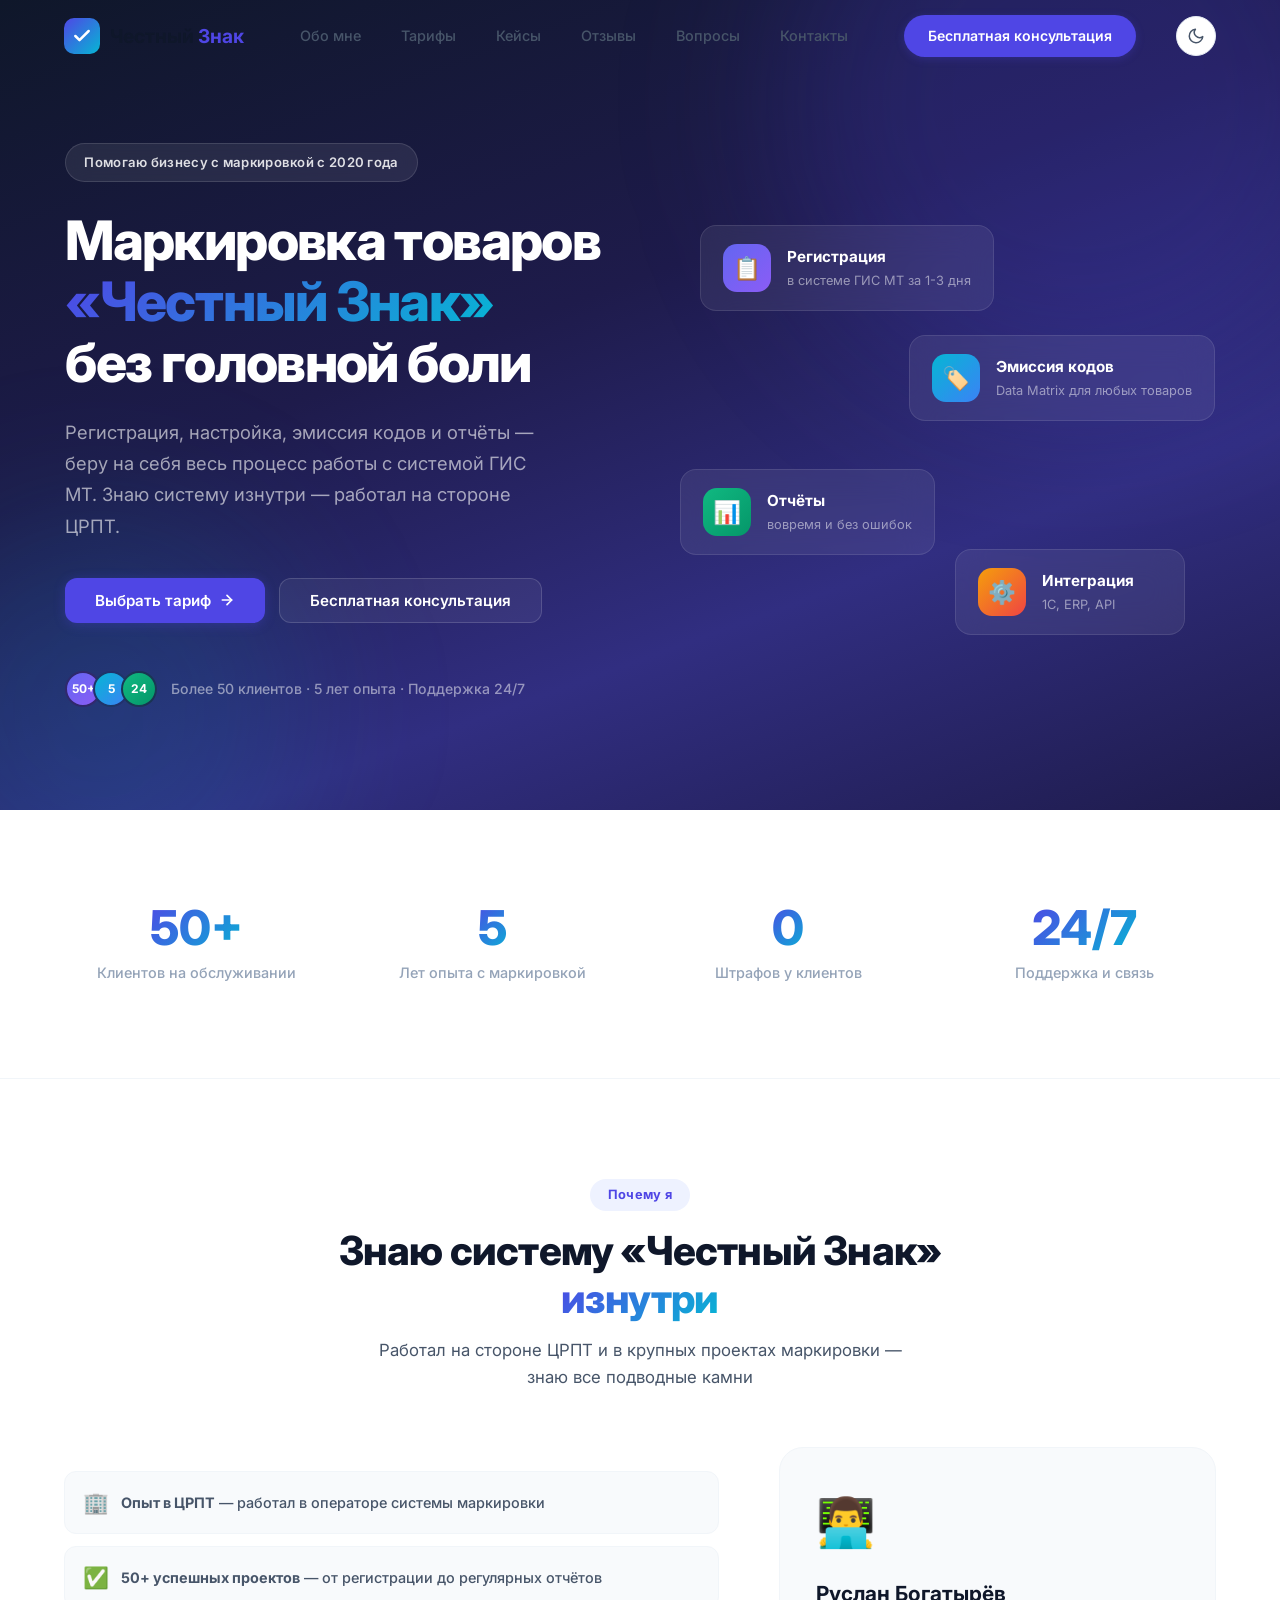
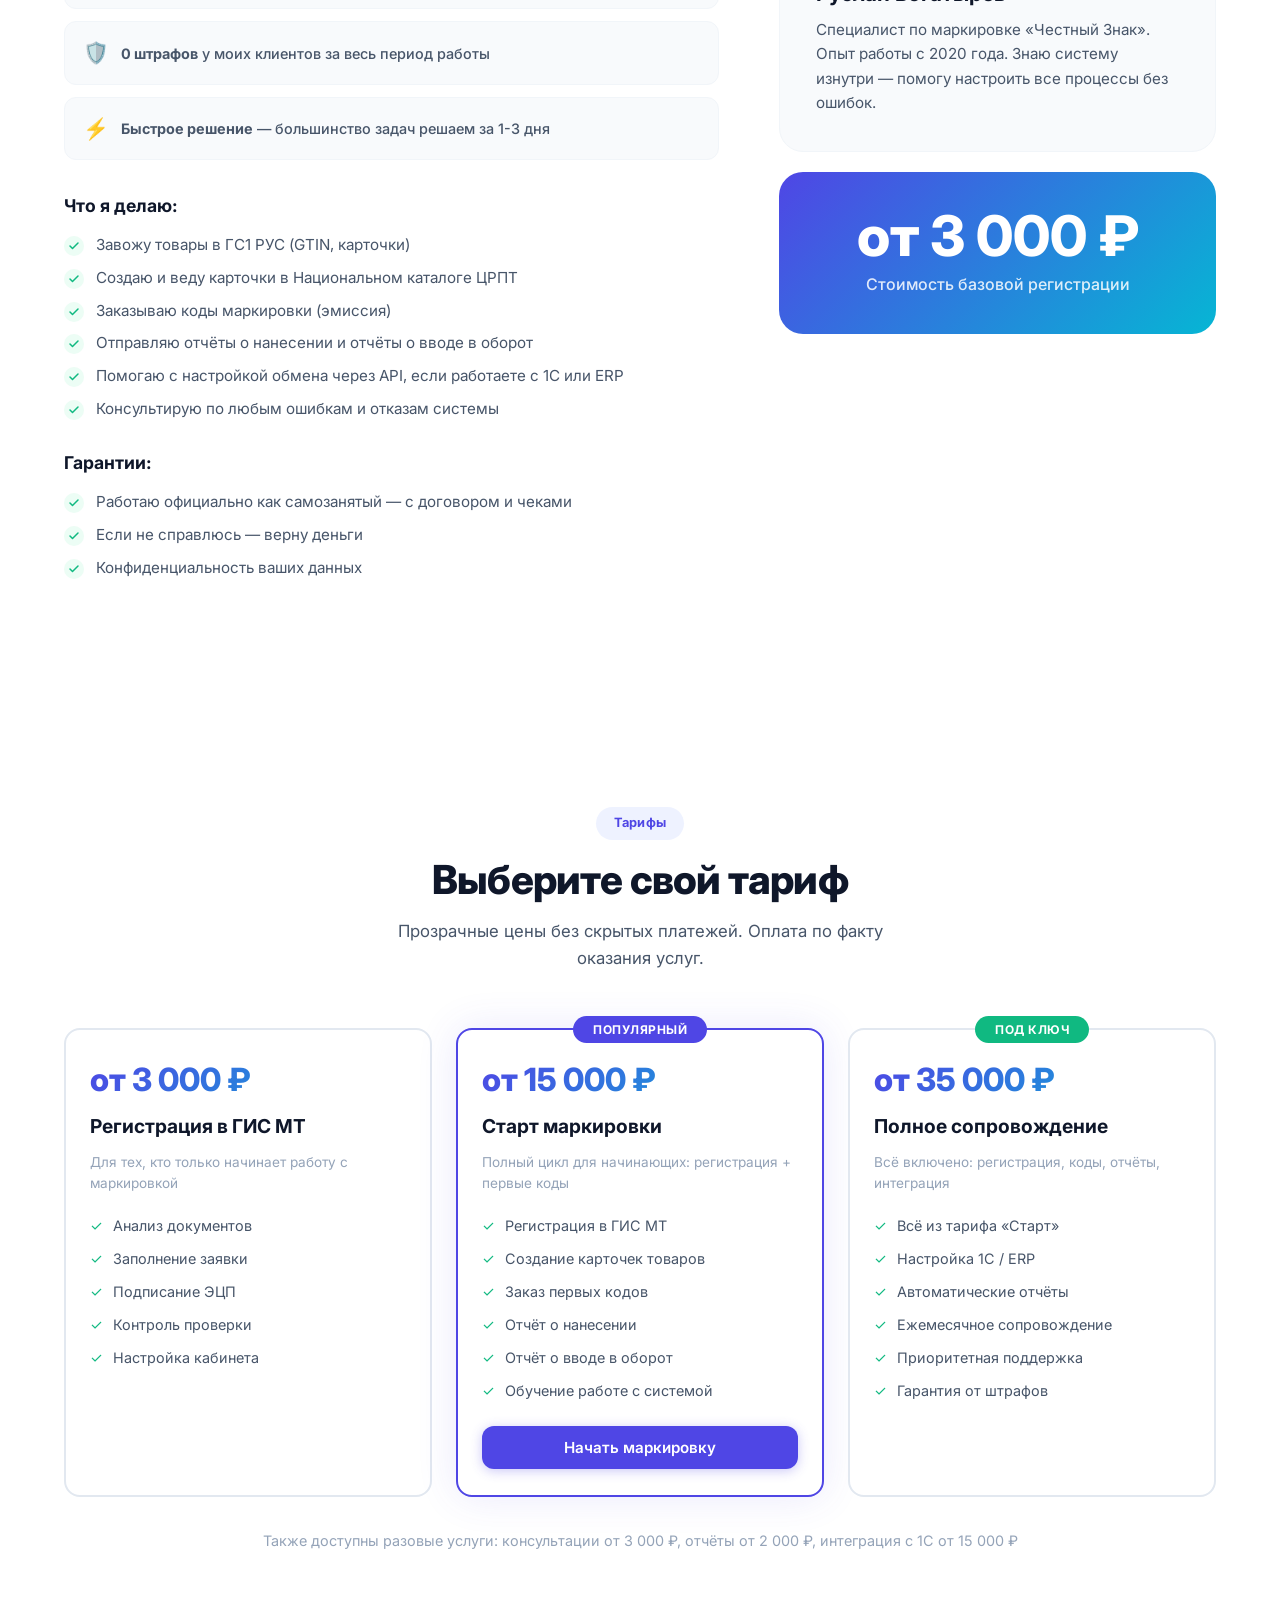
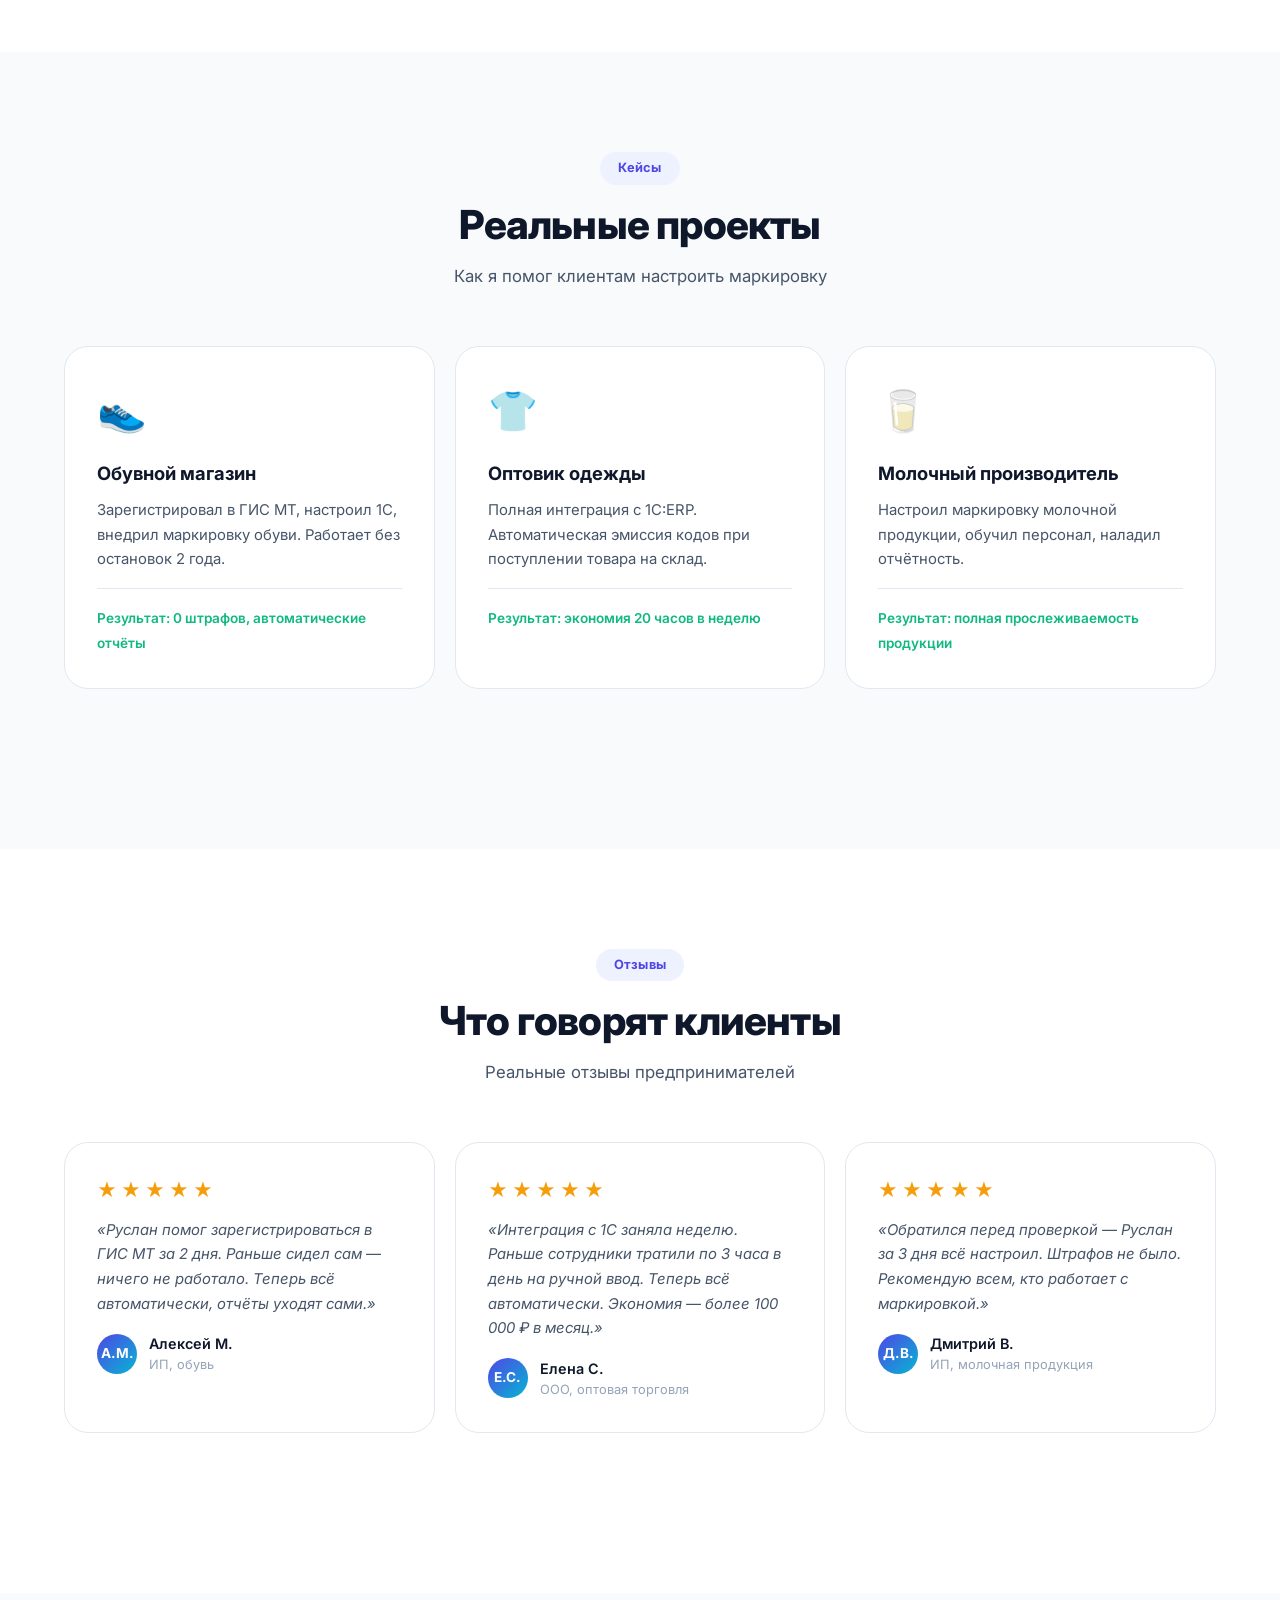
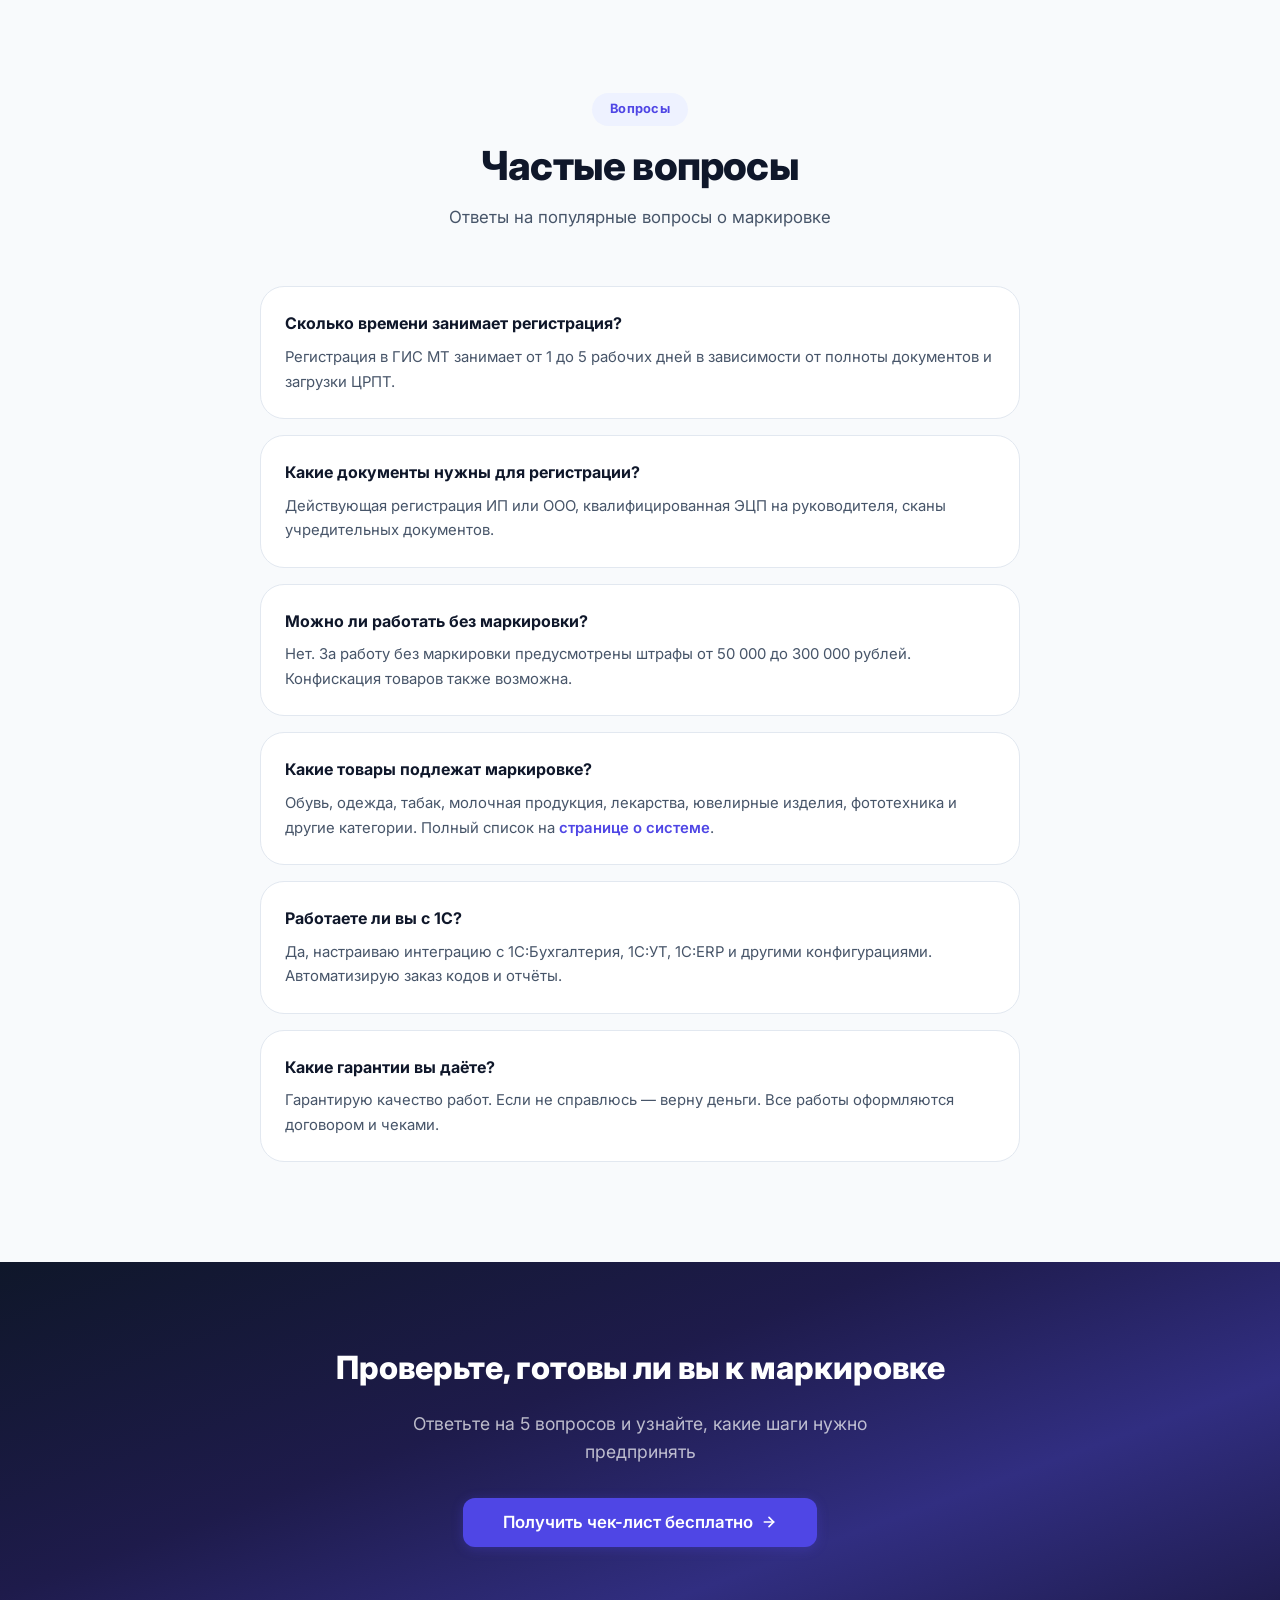
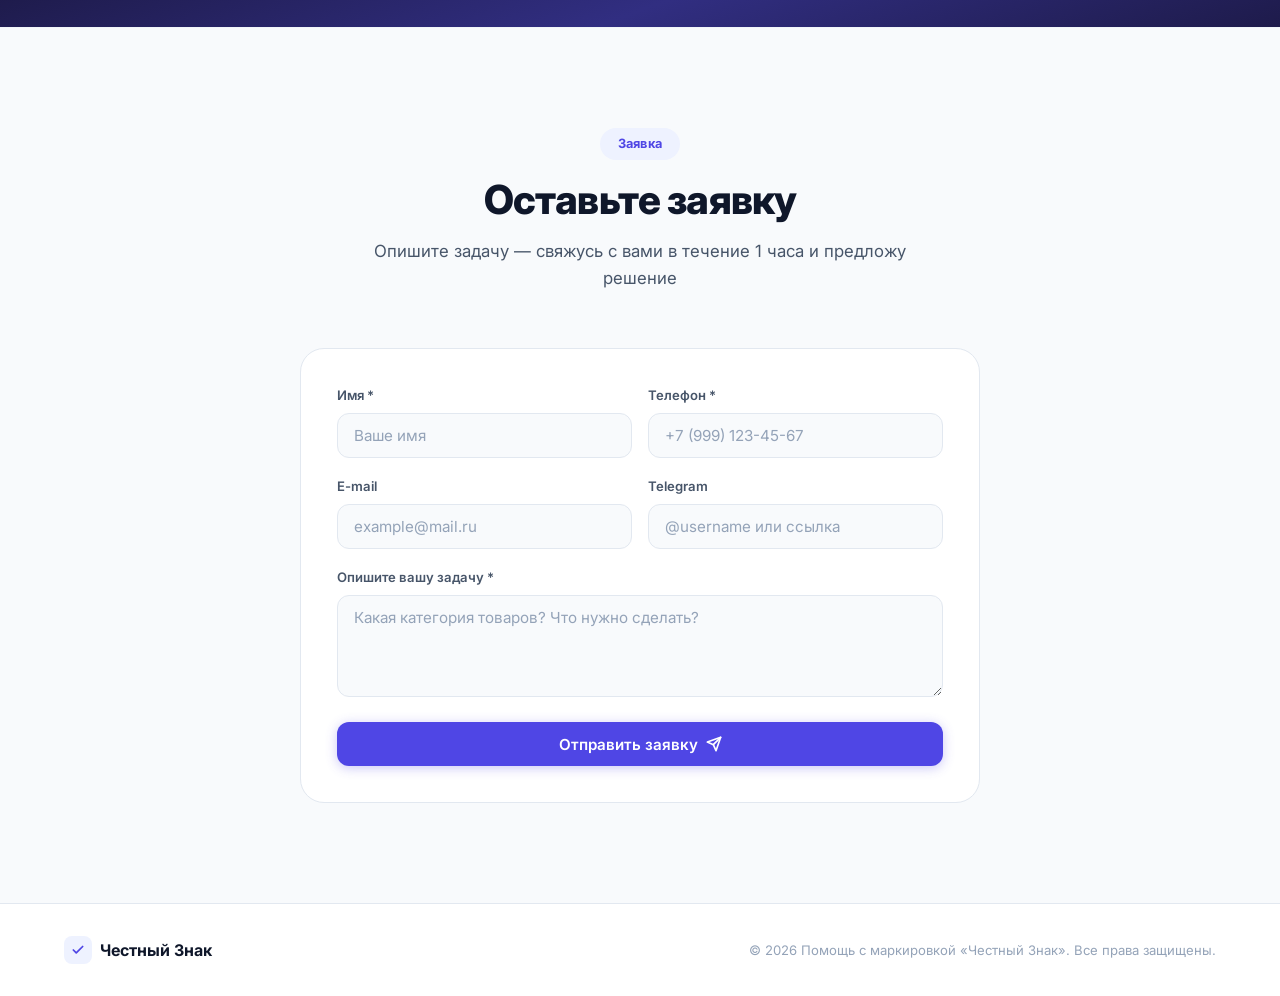
==== index.html @ 6161cd94 "Добавлены поля email и Telegram в форму заявки" ====
<!DOCTYPE html>
<html lang="ru">
<head>
    <meta charset="UTF-8">
    <meta name="viewport" content="width=device-width, initial-scale=1.0">
    <title>Помощь с маркировкой «Честный Знак» — регистрация ГИС МТ, эмиссия кодов, отчёты | chestniy-znak.online</title>
    <meta name="description" content="Профессиональная помощь с системой маркировки «Честный Знак». Регистрация в ГИС МТ, эмиссия кодов Data Matrix, отчёты о нанесении, интеграция с 1С. Самозанятый, работаю по договору.">
    <meta name="keywords" content="честный знак, маркировка товаров, ГИС МТ, регистрация, эмиссия кодов, data matrix, ЦРПТ, ГС1 РУС, 1С интеграция, маркировка обуви, маркировка одежды">
    <meta name="robots" content="index, follow">
    <link rel="canonical" href="https://chestniy-znak.online/">
    <meta property="og:type" content="website">
    <meta property="og:title" content="Помощь с маркировкой «Честный Знак» — регистрация, настройка, сопровождение">
    <meta property="og:description" content="Профессиональная помощь с системой маркировки «Честный Знак». Регистрация в ГИС МТ, эмиссия кодов, отчёты и интеграция с 1С.">
    <meta property="og:url" content="https://chestniy-znak.online/">
    <meta property="og:site_name" content="Честный Знак — помощь с маркировкой">
    <meta property="og:locale" content="ru_RU">
    <script type="application/ld+json">
    {
        "@context": "https://schema.org",
        "@type": "ProfessionalService",
        "name": "Помощь с маркировкой «Честный Знак»",
        "description": "Профессиональная помощь с системой маркировки «Честный Знак». Регистрация в ГИС МТ, эмиссия кодов Data Matrix, отчёты о нанесении, интеграция с 1С.",
        "url": "https://chestniy-znak.online/",
        "priceRange": "от 3000 руб.",
        "serviceType": ["Регистрация в ГИС МТ", "Эмиссия кодов маркировки", "Отчёты о нанесении", "Интеграция с 1С", "Консультации по маркировке"],
        "areaServed": { "@type": "Country", "name": "Россия" }
    }
    </script>
    <link rel="stylesheet" href="css/style.css">
    <link rel="preconnect" href="https://fonts.googleapis.com">
    <link rel="preconnect" href="https://fonts.gstatic.com" crossorigin>
    <link href="https://fonts.googleapis.com/css2?family=Inter:wght@300;400;500;600;700;800;900&display=swap" rel="stylesheet">
    <script type="text/javascript">
        (function(m,e,t,r,i,k,a){m[i]=m[i]||function(){(m[i].a=m[i].a||[]).push(arguments)};m[i].l=1*new Date();for(var j=0;j<document.scripts.length;j++){if(document.scripts[j].src===r){return;}}k=e.createElement(t),a=e.getElementsByTagName(t)[0],k.async=1,k.src=r,a.parentNode.insertBefore(k,a)})(window,document,'script','https://mc.yandex.ru/metrika/tag.js?id=111014342','ym');
        ym(111014342,'init',{ssr:true,webvisor:true,clickmap:true,ecommerce:"dataLayer",referrer:document.referrer,url:location.href,accurateTrackBounce:true,trackLinks:true});
    </script>
    <noscript><div><img src="https://mc.yandex.ru/watch/111014342" style="position:absolute;left:-9999px;" alt="" /></div></noscript>
</head>
<body>

    <header class="header" id="header">
        <div class="container header__container">
            <a href="#" class="header__logo">
                <span class="logo-icon">
                    <svg width="20" height="20" viewBox="0 0 24 24" fill="none" stroke="currentColor" stroke-width="3" stroke-linecap="round" stroke-linejoin="round"><polyline points="20 6 9 17 4 12"></polyline></svg>
                </span>
                <span class="logo-text">Честный <span class="logo-accent">Знак</span></span>
            </a>
            <nav class="header__nav">
                <a href="#about-me" class="nav-link">Обо мне</a>
                <a href="#pricing" class="nav-link">Тарифы</a>
                <a href="#cases" class="nav-link">Кейсы</a>
                <a href="#reviews" class="nav-link">Отзывы</a>
                <a href="#faq" class="nav-link">Вопросы</a>
                <a href="#contacts" class="nav-link">Контакты</a>
            </nav>
            <a href="#contacts" class="header__cta">Бесплатная консультация</a>
            <button class="theme-toggle" id="themeToggle" aria-label="Переключить тему">
                <svg class="theme-toggle__sun" width="18" height="18" viewBox="0 0 24 24" fill="none" stroke="currentColor" stroke-width="2" stroke-linecap="round" stroke-linejoin="round"><circle cx="12" cy="12" r="5"></circle><line x1="12" y1="1" x2="12" y2="3"></line><line x1="12" y1="21" x2="12" y2="23"></line><line x1="4.22" y1="4.22" x2="5.64" y2="5.64"></line><line x1="18.36" y1="18.36" x2="19.78" y2="19.78"></line><line x1="1" y1="12" x2="3" y2="12"></line><line x1="21" y1="12" x2="23" y2="12"></line><line x1="4.22" y1="19.78" x2="5.64" y2="18.36"></line><line x1="18.36" y1="5.64" x2="19.78" y2="4.22"></line></svg>
                <svg class="theme-toggle__moon" width="18" height="18" viewBox="0 0 24 24" fill="none" stroke="currentColor" stroke-width="2" stroke-linecap="round" stroke-linejoin="round"><path d="M21 12.79A9 9 0 1 1 11.21 3 7 7 0 0 0 21 12.79z"></path></svg>
            </button>
            <button class="header__burger" id="burger" aria-label="Меню">
                <span></span><span></span><span></span>
            </button>
        </div>
        <nav class="mobile-nav" id="mobileNav">
            <a href="#about-me" class="mobile-nav__link">Обо мне</a>
            <a href="#pricing" class="mobile-nav__link">Тарифы</a>
            <a href="#cases" class="mobile-nav__link">Кейсы</a>
            <a href="#reviews" class="mobile-nav__link">Отзывы</a>
            <a href="#faq" class="mobile-nav__link">Вопросы</a>
            <a href="#contacts" class="mobile-nav__link">Контакты</a>
        </nav>
    </header>

    <!-- HERO -->
    <section class="hero">
        <div class="hero__bg-shape hero__bg-shape--1"></div>
        <div class="hero__bg-shape hero__bg-shape--2"></div>
        <div class="container hero__container">
            <div class="hero__content">
                <div class="hero__badge">Помогаю бизнесу с маркировкой с 2020 года</div>
                <h1 class="hero__title">Маркировка товаров<br><span class="text-gradient">«Честный Знак»</span><br>без головной боли</h1>
                <p class="hero__subtitle">Регистрация, настройка, эмиссия кодов и отчёты — беру на себя весь процесс работы с системой ГИС МТ. Знаю систему изнутри — работал на стороне ЦРПТ.</p>
                <div class="hero__buttons">
                    <a href="#pricing" class="btn btn--primary">
                        <span>Выбрать тариф</span>
                        <svg width="16" height="16" viewBox="0 0 24 24" fill="none" stroke="currentColor" stroke-width="2.5" stroke-linecap="round" stroke-linejoin="round"><line x1="5" y1="12" x2="19" y2="12"></line><polyline points="12 5 19 12 12 19"></polyline></svg>
                    </a>
                    <a href="#contacts" class="btn btn--outline">Бесплатная консультация</a>
                </div>
                <div class="hero__trust">
                    <div class="hero__trust-avatars">
                        <div class="hero__trust-avatar" style="background: linear-gradient(135deg, #6366f1, #8b5cf6);">50+</div>
                        <div class="hero__trust-avatar" style="background: linear-gradient(135deg, #06b6d4, #3b82f6);">5</div>
                        <div class="hero__trust-avatar" style="background: linear-gradient(135deg, #10b981, #059669);">24</div>
                    </div>
                    <span class="hero__trust-text">Более 50 клиентов &middot; 5 лет опыта &middot; Поддержка 24/7</span>
                </div>
            </div>
            <div class="hero__visual">
                <div class="hero__card hero__card--1">
                    <div class="hero__card-icon" style="background: linear-gradient(135deg, #6366f1, #8b5cf6);">📋</div>
                    <div>
                        <div class="hero__card-title">Регистрация</div>
                        <div class="hero__card-desc">в системе ГИС МТ за 1-3 дня</div>
                    </div>
                </div>
                <div class="hero__card hero__card--2">
                    <div class="hero__card-icon" style="background: linear-gradient(135deg, #06b6d4, #3b82f6);">🏷️</div>
                    <div>
                        <div class="hero__card-title">Эмиссия кодов</div>
                        <div class="hero__card-desc">Data Matrix для любых товаров</div>
                    </div>
                </div>
                <div class="hero__card hero__card--3">
                    <div class="hero__card-icon" style="background: linear-gradient(135deg, #10b981, #059669);">📊</div>
                    <div>
                        <div class="hero__card-title">Отчёты</div>
                        <div class="hero__card-desc">вовремя и без ошибок</div>
                    </div>
                </div>
                <div class="hero__card hero__card--4">
                    <div class="hero__card-icon" style="background: linear-gradient(135deg, #f59e0b, #ef4444);">⚙️</div>
                    <div>
                        <div class="hero__card-title">Интеграция</div>
                        <div class="hero__card-desc">1С, ERP, API</div>
                    </div>
                </div>
            </div>
        </div>
    </section>

    <!-- STATS -->
    <section class="stats">
        <div class="container">
            <div class="stats__grid">
                <div class="stat-item" data-aos>
                    <div class="stat-number">50+</div>
                    <div class="stat-label">Клиентов на обслуживании</div>
                </div>
                <div class="stat-item" data-aos>
                    <div class="stat-number">5</div>
                    <div class="stat-label">Лет опыта с маркировкой</div>
                </div>
                <div class="stat-item" data-aos>
                    <div class="stat-number">0</div>
                    <div class="stat-label">Штрафов у клиентов</div>
                </div>
                <div class="stat-item" data-aos>
                    <div class="stat-number">24/7</div>
                    <div class="stat-label">Поддержка и связь</div>
                </div>
            </div>
        </div>
    </section>

    <!-- WHY ME -->
    <section class="about-me" id="about-me">
        <div class="container">
            <div class="section-header" data-aos>
                <span class="section-badge">Почему я</span>
                <h2 class="section-title">Знаю систему «Честный Знак»<br><span class="text-gradient">изнутри</span></h2>
                <p class="section-subtitle">Работал на стороне ЦРПТ и в крупных проектах маркировки — знаю все подводные камни</p>
            </div>
            <div class="about-me__grid">
                <div class="about-me__content" data-aos>
                    <div class="about-me__badges">
                        <div class="info-badge">
                            <span class="info-badge__icon">🏢</span>
                            <span><strong>Опыт в ЦРПТ</strong> — работал в операторе системы маркировки</span>
                        </div>
                        <div class="info-badge">
                            <span class="info-badge__icon">✅</span>
                            <span><strong>50+ успешных проектов</strong> — от регистрации до регулярных отчётов</span>
                        </div>
                        <div class="info-badge">
                            <span class="info-badge__icon">🛡️</span>
                            <span><strong>0 штрафов</strong> у моих клиентов за весь период работы</span>
                        </div>
                        <div class="info-badge">
                            <span class="info-badge__icon">⚡</span>
                            <span><strong>Быстрое решение</strong> — большинство задач решаем за 1-3 дня</span>
                        </div>
                    </div>
                    <div class="about-me__block" style="margin-top: 32px;">
                        <h3>Что я делаю:</h3>
                        <ul class="check-list">
                            <li>Завожу товары в ГС1 РУС (GTIN, карточки)</li>
                            <li>Создаю и веду карточки в Национальном каталоге ЦРПТ</li>
                            <li>Заказываю коды маркировки (эмиссия)</li>
                            <li>Отправляю отчёты о нанесении и отчёты о вводе в оборот</li>
                            <li>Помогаю с настройкой обмена через API, если работаете с 1С или ERP</li>
                            <li>Консультирую по любым ошибкам и отказам системы</li>
                        </ul>
                    </div>
                    <div class="about-me__block">
                        <h3>Гарантии:</h3>
                        <ul class="check-list">
                            <li>Работаю официально как самозанятый — с договором и чеками</li>
                            <li>Если не справлюсь — верну деньги</li>
                            <li>Конфиденциальность ваших данных</li>
                        </ul>
                    </div>
                </div>
                <div class="about-me__visual" data-aos>
                    <div class="about-me__card">
                        <div class="about-me__card-icon">👨‍💻</div>
                        <h3>Руслан Богатырёв</h3>
                        <p>Специалист по маркировке «Честный Знак». Опыт работы с 2020 года. Знаю систему изнутри — помогу настроить все процессы без ошибок.</p>
                    </div>
                    <div class="about-me__card about-me__card--accent">
                        <div class="about-me__card-number">от 3 000 ₽</div>
                        <div class="about-me__card-label">Стоимость базовой регистрации</div>
                    </div>
                </div>
            </div>
        </div>
    </section>

    <!-- PRICING PACKAGES -->
    <section class="pricing" id="pricing">
        <div class="container">
            <div class="section-header" data-aos>
                <span class="section-badge">Тарифы</span>
                <h2 class="section-title">Выберите свой тариф</h2>
                <p class="section-subtitle">Прозрачные цены без скрытых платежей. Оплата по факту оказания услуг.</p>
            </div>

            <div class="pricing__grid" style="grid-template-columns: repeat(3, 1fr); gap: 24px;">
                <!-- Тариф 1: Регистрация -->
                <div class="pricing__item" data-aos style="border: 2px solid var(--c-border); position: relative;">
                    <div class="pricing__header">
                        <div class="pricing__price" style="font-size: 2rem;">от 3 000 ₽</div>
                        <h3 style="font-size: 1.2rem; font-weight: 700;">Регистрация в ГИС МТ</h3>
                    </div>
                    <p style="margin-bottom: 20px;">Для тех, кто только начинает работу с маркировкой</p>
                    <ul style="list-style: none; display: flex; flex-direction: column; gap: 10px; margin-bottom: 24px;">
                        <li style="display: flex; align-items: flex-start; gap: 10px; font-size: 0.9rem; color: var(--c-text-secondary);">
                            <span style="color: var(--c-green); flex-shrink: 0;">✓</span> Анализ документов
                        </li>
                        <li style="display: flex; align-items: flex-start; gap: 10px; font-size: 0.9rem; color: var(--c-text-secondary);">
                            <span style="color: var(--c-green); flex-shrink: 0;">✓</span> Заполнение заявки
                        </li>
                        <li style="display: flex; align-items: flex-start; gap: 10px; font-size: 0.9rem; color: var(--c-text-secondary);">
                            <span style="color: var(--c-green); flex-shrink: 0;">✓</span> Подписание ЭЦП
                        </li>
                        <li style="display: flex; align-items: flex-start; gap: 10px; font-size: 0.9rem; color: var(--c-text-secondary);">
                            <span style="color: var(--c-green); flex-shrink: 0;">✓</span> Контроль проверки
                        </li>
                        <li style="display: flex; align-items: flex-start; gap: 10px; font-size: 0.9rem; color: var(--c-text-secondary);">
                            <span style="color: var(--c-green); flex-shrink: 0;">✓</span> Настройка кабинета
                        </li>
                    </ul>
                    <a href="#contacts" class="btn btn--outline" style="width: 100%; justify-content: center;">Заказать регистрацию</a>
                </div>

                <!-- Тариф 2: Старт (ПОПУЛЯРНЫЙ) -->
                <div class="pricing__item" data-aos style="border: 2px solid var(--c-primary); position: relative; box-shadow: var(--shadow-glow);">
                    <div style="position: absolute; top: -14px; left: 50%; transform: translateX(-50%); background: var(--c-primary); color: white; padding: 4px 20px; border-radius: var(--radius-pill); font-size: 0.75rem; font-weight: 700; letter-spacing: 0.5px;">ПОПУЛЯРНЫЙ</div>
                    <div class="pricing__header">
                        <div class="pricing__price" style="font-size: 2rem;">от 15 000 ₽</div>
                        <h3 style="font-size: 1.2rem; font-weight: 700;">Старт маркировки</h3>
                    </div>
                    <p style="margin-bottom: 20px;">Полный цикл для начинающих: регистрация + первые коды</p>
                    <ul style="list-style: none; display: flex; flex-direction: column; gap: 10px; margin-bottom: 24px;">
                        <li style="display: flex; align-items: flex-start; gap: 10px; font-size: 0.9rem; color: var(--c-text-secondary);">
                            <span style="color: var(--c-green); flex-shrink: 0;">✓</span> Регистрация в ГИС МТ
                        </li>
                        <li style="display: flex; align-items: flex-start; gap: 10px; font-size: 0.9rem; color: var(--c-text-secondary);">
                            <span style="color: var(--c-green); flex-shrink: 0;">✓</span> Создание карточек товаров
                        </li>
                        <li style="display: flex; align-items: flex-start; gap: 10px; font-size: 0.9rem; color: var(--c-text-secondary);">
                            <span style="color: var(--c-green); flex-shrink: 0;">✓</span> Заказ первых кодов
                        </li>
                        <li style="display: flex; align-items: flex-start; gap: 10px; font-size: 0.9rem; color: var(--c-text-secondary);">
                            <span style="color: var(--c-green); flex-shrink: 0;">✓</span> Отчёт о нанесении
                        </li>
                        <li style="display: flex; align-items: flex-start; gap: 10px; font-size: 0.9rem; color: var(--c-text-secondary);">
                            <span style="color: var(--c-green); flex-shrink: 0;">✓</span> Отчёт о вводе в оборот
                        </li>
                        <li style="display: flex; align-items: flex-start; gap: 10px; font-size: 0.9rem; color: var(--c-text-secondary);">
                            <span style="color: var(--c-green); flex-shrink: 0;">✓</span> Обучение работе с системой
                        </li>
                    </ul>
                    <a href="#contacts" class="btn btn--primary" style="width: 100%; justify-content: center;">Начать маркировку</a>
                </div>

                <!-- Тариф 3: Под ключ -->
                <div class="pricing__item" data-aos style="border: 2px solid var(--c-border); position: relative;">
                    <div style="position: absolute; top: -14px; left: 50%; transform: translateX(-50%); background: var(--c-green); color: white; padding: 4px 20px; border-radius: var(--radius-pill); font-size: 0.75rem; font-weight: 700; letter-spacing: 0.5px;">ПОД КЛЮЧ</div>
                    <div class="pricing__header">
                        <div class="pricing__price" style="font-size: 2rem;">от 35 000 ₽</div>
                        <h3 style="font-size: 1.2rem; font-weight: 700;">Полное сопровождение</h3>
                    </div>
                    <p style="margin-bottom: 20px;">Всё включено: регистрация, коды, отчёты, интеграция</p>
                    <ul style="list-style: none; display: flex; flex-direction: column; gap: 10px; margin-bottom: 24px;">
                        <li style="display: flex; align-items: flex-start; gap: 10px; font-size: 0.9rem; color: var(--c-text-secondary);">
                            <span style="color: var(--c-green); flex-shrink: 0;">✓</span> Всё из тарифа «Старт»
                        </li>
                        <li style="display: flex; align-items: flex-start; gap: 10px; font-size: 0.9rem; color: var(--c-text-secondary);">
                            <span style="color: var(--c-green); flex-shrink: 0;">✓</span> Настройка 1С / ERP
                        </li>
                        <li style="display: flex; align-items: flex-start; gap: 10px; font-size: 0.9rem; color: var(--c-text-secondary);">
                            <span style="color: var(--c-green); flex-shrink: 0;">✓</span> Автоматические отчёты
                        </li>
                        <li style="display: flex; align-items: flex-start; gap: 10px; font-size: 0.9rem; color: var(--c-text-secondary);">
                            <span style="color: var(--c-green); flex-shrink: 0;">✓</span> Ежемесячное сопровождение
                        </li>
                        <li style="display: flex; align-items: flex-start; gap: 10px; font-size: 0.9rem; color: var(--c-text-secondary);">
                            <span style="color: var(--c-green); flex-shrink: 0;">✓</span> Приоритетная поддержка
                        </li>
                        <li style="display: flex; align-items: flex-start; gap: 10px; font-size: 0.9rem; color: var(--c-text-secondary);">
                            <span style="color: var(--c-green); flex-shrink: 0;">✓</span> Гарантия от штрафов
                        </li>
                    </ul>
                    <a href="#contacts" class="btn btn--outline" style="width: 100%; justify-content: center;">Получить расчёт</a>
                </div>
            </div>

            <p style="text-align: center; margin-top: 32px; color: var(--c-text-muted); font-size: 0.9rem;" data-aos>
                Также доступны разовые услуги: консультации от 3 000 ₽, отчёты от 2 000 ₽, интеграция с 1С от 15 000 ₽
            </p>
        </div>
    </section>

    <!-- CASES -->
    <section class="about" id="cases" style="background: var(--c-bg-alt);">
        <div class="container">
            <div class="section-header" data-aos>
                <span class="section-badge">Кейсы</span>
                <h2 class="section-title">Реальные проекты</h2>
                <p class="section-subtitle">Как я помог клиентам настроить маркировку</p>
            </div>
            <div class="about__grid" style="grid-template-columns: repeat(3, 1fr); gap: 20px;">
                <div class="about__card" data-aos>
                    <div class="about__card-icon">👟</div>
                    <h3>Обувной магазин</h3>
                    <p>Зарегистрировал в ГИС МТ, настроил 1С, внедрил маркировку обуви. Работает без остановок 2 года.</p>
                    <div style="margin-top: 16px; padding-top: 16px; border-top: 1px solid var(--c-border);">
                        <span style="font-size: 0.85rem; color: var(--c-green); font-weight: 600;">Результат: 0 штрафов, автоматические отчёты</span>
                    </div>
                </div>
                <div class="about__card" data-aos>
                    <div class="about__card-icon">👕</div>
                    <h3>Оптовик одежды</h3>
                    <p>Полная интеграция с 1С:ERP. Автоматическая эмиссия кодов при поступлении товара на склад.</p>
                    <div style="margin-top: 16px; padding-top: 16px; border-top: 1px solid var(--c-border);">
                        <span style="font-size: 0.85rem; color: var(--c-green); font-weight: 600;">Результат: экономия 20 часов в неделю</span>
                    </div>
                </div>
                <div class="about__card" data-aos>
                    <div class="about__card-icon">🥛</div>
                    <h3>Молочный производитель</h3>
                    <p>Настроил маркировку молочной продукции, обучил персонал, наладил отчётность.</p>
                    <div style="margin-top: 16px; padding-top: 16px; border-top: 1px solid var(--c-border);">
                        <span style="font-size: 0.85rem; color: var(--c-green); font-weight: 600;">Результат: полная прослеживаемость продукции</span>
                    </div>
                </div>
            </div>
        </div>
    </section>

    <!-- REVIEWS -->
    <section class="pricing" id="reviews">
        <div class="container">
            <div class="section-header" data-aos>
                <span class="section-badge">Отзывы</span>
                <h2 class="section-title">Что говорят клиенты</h2>
                <p class="section-subtitle">Реальные отзывы предпринимателей</p>
            </div>
            <div class="about__grid" style="grid-template-columns: repeat(3, 1fr); gap: 20px;">
                <div class="about__card" data-aos style="position: relative;">
                    <div style="display: flex; gap: 4px; margin-bottom: 12px;">
                        <span style="color: #f59e0b; font-size: 1.2rem;">★</span>
                        <span style="color: #f59e0b; font-size: 1.2rem;">★</span>
                        <span style="color: #f59e0b; font-size: 1.2rem;">★</span>
                        <span style="color: #f59e0b; font-size: 1.2rem;">★</span>
                        <span style="color: #f59e0b; font-size: 1.2rem;">★</span>
                    </div>
                    <p style="font-style: italic; margin-bottom: 16px;">«Руслан помог зарегистрироваться в ГИС МТ за 2 дня. Раньше сидел сам — ничего не работало. Теперь всё автоматически, отчёты уходят сами.»</p>
                    <div style="display: flex; align-items: center; gap: 12px;">
                        <div style="width: 40px; height: 40px; border-radius: 50%; background: var(--gradient-primary); display: flex; align-items: center; justify-content: center; color: white; font-weight: 700; font-size: 0.85rem;">А.М.</div>
                        <div>
                            <div style="font-weight: 600; font-size: 0.9rem;">Алексей М.</div>
                            <div style="color: var(--c-text-muted); font-size: 0.8rem;">ИП, обувь</div>
                        </div>
                    </div>
                </div>
                <div class="about__card" data-aos style="position: relative;">
                    <div style="display: flex; gap: 4px; margin-bottom: 12px;">
                        <span style="color: #f59e0b; font-size: 1.2rem;">★</span>
                        <span style="color: #f59e0b; font-size: 1.2rem;">★</span>
                        <span style="color: #f59e0b; font-size: 1.2rem;">★</span>
                        <span style="color: #f59e0b; font-size: 1.2rem;">★</span>
                        <span style="color: #f59e0b; font-size: 1.2rem;">★</span>
                    </div>
                    <p style="font-style: italic; margin-bottom: 16px;">«Интеграция с 1С заняла неделю. Раньше сотрудники тратили по 3 часа в день на ручной ввод. Теперь всё автоматически. Экономия — более 100 000 ₽ в месяц.»</p>
                    <div style="display: flex; align-items: center; gap: 12px;">
                        <div style="width: 40px; height: 40px; border-radius: 50%; background: var(--gradient-primary); display: flex; align-items: center; justify-content: center; color: white; font-weight: 700; font-size: 0.85rem;">Е.С.</div>
                        <div>
                            <div style="font-weight: 600; font-size: 0.9rem;">Елена С.</div>
                            <div style="color: var(--c-text-muted); font-size: 0.8rem;">ООО, оптовая торговля</div>
                        </div>
                    </div>
                </div>
                <div class="about__card" data-aos style="position: relative;">
                    <div style="display: flex; gap: 4px; margin-bottom: 12px;">
                        <span style="color: #f59e0b; font-size: 1.2rem;">★</span>
                        <span style="color: #f59e0b; font-size: 1.2rem;">★</span>
                        <span style="color: #f59e0b; font-size: 1.2rem;">★</span>
                        <span style="color: #f59e0b; font-size: 1.2rem;">★</span>
                        <span style="color: #f59e0b; font-size: 1.2rem;">★</span>
                    </div>
                    <p style="font-style: italic; margin-bottom: 16px;">«Обратился перед проверкой — Руслан за 3 дня всё настроил. Штрафов не было. Рекомендую всем, кто работает с маркировкой.»</p>
                    <div style="display: flex; align-items: center; gap: 12px;">
                        <div style="width: 40px; height: 40px; border-radius: 50%; background: var(--gradient-primary); display: flex; align-items: center; justify-content: center; color: white; font-weight: 700; font-size: 0.85rem;">Д.В.</div>
                        <div>
                            <div style="font-weight: 600; font-size: 0.9rem;">Дмитрий В.</div>
                            <div style="color: var(--c-text-muted); font-size: 0.8rem;">ИП, молочная продукция</div>
                        </div>
                    </div>
                </div>
            </div>
        </div>
    </section>

    <!-- FAQ -->
    <section class="about" id="faq" style="background: var(--c-bg-alt);">
        <div class="container">
            <div class="section-header" data-aos>
                <span class="section-badge">Вопросы</span>
                <h2 class="section-title">Частые вопросы</h2>
                <p class="section-subtitle">Ответы на популярные вопросы о маркировке</p>
            </div>
            <div style="max-width: 760px; margin: 0 auto; display: flex; flex-direction: column; gap: 16px;">
                <div class="about__card" data-aos style="padding: 24px;">
                    <h3 style="font-size: 1rem; font-weight: 700; margin-bottom: 8px;">Сколько времени занимает регистрация?</h3>
                    <p style="margin: 0;">Регистрация в ГИС МТ занимает от 1 до 5 рабочих дней в зависимости от полноты документов и загрузки ЦРПТ.</p>
                </div>
                <div class="about__card" data-aos style="padding: 24px;">
                    <h3 style="font-size: 1rem; font-weight: 700; margin-bottom: 8px;">Какие документы нужны для регистрации?</h3>
                    <p style="margin: 0;">Действующая регистрация ИП или ООО, квалифицированная ЭЦП на руководителя, сканы учредительных документов.</p>
                </div>
                <div class="about__card" data-aos style="padding: 24px;">
                    <h3 style="font-size: 1rem; font-weight: 700; margin-bottom: 8px;">Можно ли работать без маркировки?</h3>
                    <p style="margin: 0;">Нет. За работу без маркировки предусмотрены штрафы от 50 000 до 300 000 рублей. Конфискация товаров также возможна.</p>
                </div>
                <div class="about__card" data-aos style="padding: 24px;">
                    <h3 style="font-size: 1rem; font-weight: 700; margin-bottom: 8px;">Какие товары подлежат маркировке?</h3>
                    <p style="margin: 0;">Обувь, одежда, табак, молочная продукция, лекарства, ювелирные изделия, фототехника и другие категории. Полный список на <a href="about.html" style="color: var(--c-primary); font-weight: 600;">странице о системе</a>.</p>
                </div>
                <div class="about__card" data-aos style="padding: 24px;">
                    <h3 style="font-size: 1rem; font-weight: 700; margin-bottom: 8px;">Работаете ли вы с 1С?</h3>
                    <p style="margin: 0;">Да, настраиваю интеграцию с 1С:Бухгалтерия, 1С:УТ, 1С:ERP и другими конфигурациями. Автоматизирую заказ кодов и отчёты.</p>
                </div>
                <div class="about__card" data-aos style="padding: 24px;">
                    <h3 style="font-size: 1rem; font-weight: 700; margin-bottom: 8px;">Какие гарантии вы даёте?</h3>
                    <p style="margin: 0;">Гарантирую качество работ. Если не справлюсь — верну деньги. Все работы оформляются договором и чеками.</p>
                </div>
            </div>
        </div>
    </section>

    <!-- CHECKLIST CTA -->
    <section class="stats" style="background: var(--gradient-hero); padding: 80px 0;">
        <div class="container" style="text-align: center;">
            <h2 style="font-size: 2rem; font-weight: 800; color: white; margin-bottom: 16px;" data-aos>Проверьте, готовы ли вы к маркировке</h2>
            <p style="color: rgba(255,255,255,0.7); font-size: 1.1rem; margin-bottom: 32px; max-width: 500px; margin-left: auto; margin-right: auto;" data-aos>Ответьте на 5 вопросов и узнайте, какие шаги нужно предпринять</p>
            <a href="#contacts" class="btn btn--primary" data-aos style="font-size: 1.05rem; padding: 16px 40px;">
                <span>Получить чек-лист бесплатно</span>
                <svg width="16" height="16" viewBox="0 0 24 24" fill="none" stroke="currentColor" stroke-width="2.5" stroke-linecap="round" stroke-linejoin="round"><line x1="5" y1="12" x2="19" y2="12"></line><polyline points="12 5 19 12 12 19"></polyline></svg>
            </a>
        </div>
    </section>

    <!-- CONTACTS -->
    <section class="contacts" id="contacts">
        <div class="container">
            <div class="section-header" data-aos>
                <span class="section-badge">Заявка</span>
                <h2 class="section-title">Оставьте заявку</h2>
                <p class="section-subtitle">Опишите задачу — свяжусь с вами в течение 1 часа и предложу решение</p>
            </div>
            <div class="contacts__form-wrapper contacts__form-wrapper--centered" data-aos>
                <form id="contactForm" class="contacts__form">
                    <div class="form-row">
                        <div class="form-group">
                            <label for="name">Имя *</label>
                            <input type="text" id="name" name="name" required placeholder="Ваше имя">
                        </div>
                        <div class="form-group">
                            <label for="phone">Телефон *</label>
                            <input type="tel" id="phone" name="phone" required placeholder="+7 (999) 123-45-67">
                        </div>
                    </div>
                    <div class="form-row">
                        <div class="form-group">
                            <label for="email">E-mail</label>
                            <input type="email" id="email" name="email" placeholder="example@mail.ru">
                        </div>
                        <div class="form-group">
                            <label for="telegram">Telegram</label>
                            <input type="text" id="telegram" name="telegram" placeholder="@username или ссылка">
                        </div>
                    </div>
                    <div class="form-group">
                        <label for="message">Опишите вашу задачу *</label>
                        <textarea id="message" name="message" rows="4" required placeholder="Какая категория товаров? Что нужно сделать?"></textarea>
                    </div>
                    <button type="submit" class="btn btn--primary btn--full">
                        <span>Отправить заявку</span>
                        <svg width="16" height="16" viewBox="0 0 24 24" fill="none" stroke="currentColor" stroke-width="2.5" stroke-linecap="round" stroke-linejoin="round"><line x1="22" y1="2" x2="11" y2="13"></line><polygon points="22 2 15 22 11 13 2 9 22 2"></polygon></svg>
                    </button>
                </form>
            </div>
        </div>
    </section>

    <!-- FOOTER -->
    <footer class="footer">
        <div class="container footer__container">
            <a href="/" class="footer__logo">
                <span class="logo-icon logo-icon--sm">
                    <svg width="14" height="14" viewBox="0 0 24 24" fill="none" stroke="currentColor" stroke-width="3" stroke-linecap="round" stroke-linejoin="round"><polyline points="20 6 9 17 4 12"></polyline></svg>
                </span>
                <span>Честный Знак</span>
            </a>
            <p class="footer__copyright">&copy; 2026 Помощь с маркировкой «Честный Знак». Все права защищены.</p>
        </div>
    </footer>

    <script src="js/main.js"></script>
</body>
</html>
---- css/style.css ----
/* ============================================
   RESET & VARIABLES
   ============================================ */
*,
*::before,
*::after {
    margin: 0;
    padding: 0;
    box-sizing: border-box;
}

:root {
    --c-bg: #ffffff;
    --c-bg-alt: #f8fafc;
    --c-bg-elevated: #ffffff;
    --c-surface: #f1f5f9;
    --c-border: #e2e8f0;
    --c-border-light: #f1f5f9;
    --c-text: #0f172a;
    --c-text-secondary: #475569;
    --c-text-muted: #94a3b8;
    --c-primary: #4f46e5;
    --c-primary-hover: #4338ca;
    --c-primary-light: #eef2ff;
    --c-primary-glow: rgba(79, 70, 229, 0.15);
    --c-accent: #06b6d4;
    --c-green: #10b981;
    --c-green-light: #ecfdf5;
    --gradient-primary: linear-gradient(135deg, #4f46e5 0%, #06b6d4 100%);
    --gradient-hero: linear-gradient(160deg, #0f172a 0%, #1e1b4b 40%, #312e81 70%, #1e1b4b 100%);
    --gradient-card: linear-gradient(135deg, rgba(255,255,255,0.9), rgba(255,255,255,0.6));
    --font: 'Inter', -apple-system, BlinkMacSystemFont, 'Segoe UI', Roboto, sans-serif;
    --radius: 12px;
    --radius-lg: 16px;
    --radius-xl: 24px;
    --radius-pill: 100px;
    --shadow-sm: 0 1px 3px rgba(0,0,0,0.06), 0 1px 2px rgba(0,0,0,0.04);
    --shadow: 0 4px 6px -1px rgba(0,0,0,0.07), 0 2px 4px -2px rgba(0,0,0,0.05);
    --shadow-md: 0 10px 25px -5px rgba(0,0,0,0.08), 0 8px 10px -6px rgba(0,0,0,0.04);
    --shadow-lg: 0 20px 50px -12px rgba(0,0,0,0.15);
    --shadow-glow: 0 0 40px rgba(79, 70, 229, 0.12);
    --transition: 0.25s cubic-bezier(0.4, 0, 0.2, 1);
    --transition-slow: 0.4s cubic-bezier(0.4, 0, 0.2, 1);
}

[data-theme="dark"] {
    --c-bg: #0f172a;
    --c-bg-alt: #1e293b;
    --c-bg-elevated: #1e293b;
    --c-surface: #1e293b;
    --c-border: #334155;
    --c-border-light: #1e293b;
    --c-text: #f1f5f9;
    --c-text-secondary: #94a3b8;
    --c-text-muted: #64748b;
    --c-primary: #818cf8;
    --c-primary-hover: #6366f1;
    --c-primary-light: rgba(99, 102, 241, 0.15);
    --c-primary-glow: rgba(129, 140, 248, 0.2);
    --c-green-light: rgba(16, 185, 129, 0.15);
    --shadow-sm: 0 1px 3px rgba(0,0,0,0.3), 0 1px 2px rgba(0,0,0,0.2);
    --shadow: 0 4px 6px rgba(0,0,0,0.3);
    --shadow-md: 0 10px 25px rgba(0,0,0,0.4);
    --shadow-lg: 0 20px 50px rgba(0,0,0,0.5);
    --shadow-glow: 0 0 40px rgba(129, 140, 248, 0.15);
}

html {
    scroll-behavior: smooth;
    scroll-padding-top: 80px;
}

body {
    font-family: var(--font);
    color: var(--c-text);
    background: var(--c-bg);
    line-height: 1.6;
    overflow-x: hidden;
    -webkit-font-smoothing: antialiased;
    -moz-osx-font-smoothing: grayscale;
    transition: background-color 0.3s ease, color 0.3s ease;
}

a { color: inherit; text-decoration: none; }
img { max-width: 100%; display: block; }
button { font-family: var(--font); }

.container {
    max-width: 1200px;
    margin: 0 auto;
    padding: 0 24px;
}

/* ============================================
   HEADER
   ============================================ */
.header {
    position: fixed;
    top: 0;
    left: 0;
    right: 0;
    z-index: 1000;
    transition: var(--transition);
    background: transparent;
}

.header--scrolled {
    background: rgba(255, 255, 255, 0.88);
    backdrop-filter: blur(20px) saturate(180%);
    -webkit-backdrop-filter: blur(20px) saturate(180%);
    border-bottom: 1px solid var(--c-border-light);
    box-shadow: var(--shadow-sm);
}

[data-theme="dark"] .header--scrolled {
    background: rgba(15, 23, 42, 0.88);
}

.header__container {
    display: flex;
    align-items: center;
    justify-content: space-between;
    height: 72px;
}

.header__logo {
    display: flex;
    align-items: center;
    gap: 10px;
    font-size: 1.2rem;
    font-weight: 700;
    color: var(--c-text);
}

.header--scrolled .header__logo {
    color: var(--c-text);
}

.logo-icon {
    display: flex;
    align-items: center;
    justify-content: center;
    width: 36px;
    height: 36px;
    background: var(--gradient-primary);
    color: white;
    border-radius: 10px;
    flex-shrink: 0;
}

.logo-icon--sm {
    width: 28px;
    height: 28px;
    border-radius: 8px;
}

.logo-accent {
    color: var(--c-primary);
}

.header__nav {
    display: flex;
    gap: 8px;
}

.nav-link {
    padding: 8px 16px;
    font-size: 0.9rem;
    font-weight: 500;
    color: var(--c-text-secondary);
    border-radius: var(--radius);
    transition: var(--transition);
}

.nav-link:hover {
    color: var(--c-primary);
    background: var(--c-primary-light);
}

.header__cta {
    display: inline-flex;
    align-items: center;
    padding: 10px 24px;
    background: var(--c-primary);
    color: white;
    font-size: 0.88rem;
    font-weight: 600;
    border-radius: var(--radius-pill);
    transition: var(--transition);
    box-shadow: 0 2px 8px rgba(79, 70, 229, 0.25);
}

.header__cta:hover {
    background: var(--c-primary-hover);
    transform: translateY(-1px);
    box-shadow: 0 4px 16px rgba(79, 70, 229, 0.35);
}

/* Theme Toggle */
.theme-toggle {
    display: flex;
    align-items: center;
    justify-content: center;
    width: 40px;
    height: 40px;
    border: 1px solid var(--c-border);
    background: var(--c-bg-elevated);
    border-radius: 50%;
    cursor: pointer;
    transition: var(--transition);
    color: var(--c-text-secondary);
    flex-shrink: 0;
}

.theme-toggle:hover {
    border-color: var(--c-primary);
    color: var(--c-primary);
    background: var(--c-primary-light);
}

.theme-toggle__sun { display: none; }
.theme-toggle__moon { display: block; }

[data-theme="dark"] .theme-toggle__sun { display: block; }
[data-theme="dark"] .theme-toggle__moon { display: none; }

.header__burger {
    display: none;
    flex-direction: column;
    gap: 5px;
    background: none;
    border: none;
    cursor: pointer;
    padding: 4px;
}

.header__burger span {
    width: 22px;
    height: 2px;
    background: var(--c-text);
    border-radius: 2px;
    transition: var(--transition);
}

.mobile-nav {
    display: none;
    position: fixed;
    top: 72px;
    left: 0;
    right: 0;
    background: rgba(255, 255, 255, 0.95);
    backdrop-filter: blur(20px);
    -webkit-backdrop-filter: blur(20px);
    padding: 16px 24px;
    z-index: 999;
    flex-direction: column;
    gap: 4px;
    border-bottom: 1px solid var(--c-border);
    box-shadow: var(--shadow-md);
}

.mobile-nav--active { display: flex; }

.mobile-nav__link {
    padding: 12px 16px;
    font-size: 1rem;
    font-weight: 500;
    color: var(--c-text-secondary);
    border-radius: var(--radius);
    transition: var(--transition);
}

.mobile-nav__link:hover {
    color: var(--c-primary);
    background: var(--c-primary-light);
}

/* ============================================
   HERO
   ============================================ */
.hero {
    position: relative;
    background: var(--gradient-hero);
    overflow: hidden;
    padding: 140px 0 100px;
    min-height: 90vh;
    display: flex;
    align-items: center;
}

.hero__bg-shape {
    position: absolute;
    border-radius: 50%;
    pointer-events: none;
    filter: blur(80px);
}

.hero__bg-shape--1 {
    width: 600px;
    height: 600px;
    background: rgba(79, 70, 229, 0.2);
    top: -200px;
    right: -100px;
}

.hero__bg-shape--2 {
    width: 400px;
    height: 400px;
    background: rgba(6, 182, 212, 0.12);
    bottom: -100px;
    left: -100px;
}

.hero__container {
    display: grid;
    grid-template-columns: 1fr 1fr;
    gap: 80px;
    align-items: center;
    position: relative;
    z-index: 1;
}

.hero__badge {
    display: inline-flex;
    align-items: center;
    gap: 8px;
    padding: 8px 18px;
    background: rgba(255, 255, 255, 0.08);
    border: 1px solid rgba(255, 255, 255, 0.12);
    border-radius: var(--radius-pill);
    font-size: 0.82rem;
    font-weight: 600;
    color: rgba(255, 255, 255, 0.85);
    margin-bottom: 28px;
    backdrop-filter: blur(10px);
    letter-spacing: 0.3px;
}

.hero__title {
    font-size: 3.4rem;
    font-weight: 800;
    line-height: 1.12;
    margin-bottom: 24px;
    color: white;
    letter-spacing: -0.03em;
}

.text-gradient {
    background: var(--gradient-primary);
    -webkit-background-clip: text;
    -webkit-text-fill-color: transparent;
    background-clip: text;
}

.hero__subtitle {
    font-size: 1.15rem;
    color: rgba(255, 255, 255, 0.6);
    margin-bottom: 36px;
    max-width: 480px;
    line-height: 1.7;
}

.hero__buttons {
    display: flex;
    gap: 14px;
    margin-bottom: 48px;
}

.hero__trust {
    display: flex;
    align-items: center;
    gap: 14px;
}

.hero__trust-avatars {
    display: flex;
}

.hero__trust-avatar {
    width: 36px;
    height: 36px;
    border-radius: 50%;
    display: flex;
    align-items: center;
    justify-content: center;
    color: white;
    font-size: 0.75rem;
    font-weight: 700;
    border: 2px solid rgba(30, 27, 75, 0.8);
    margin-left: -8px;
}

.hero__trust-avatar:first-child { margin-left: 0; }

.hero__trust-text {
    font-size: 0.88rem;
    color: rgba(255, 255, 255, 0.5);
    font-weight: 500;
}

/* Hero Visual */
.hero__visual {
    position: relative;
    height: 420px;
}

.hero__card {
    position: absolute;
    display: flex;
    align-items: center;
    gap: 16px;
    padding: 18px 22px;
    background: rgba(255, 255, 255, 0.07);
    border: 1px solid rgba(255, 255, 255, 0.1);
    border-radius: var(--radius-lg);
    backdrop-filter: blur(16px);
    -webkit-backdrop-filter: blur(16px);
    min-width: 230px;
    transition: var(--transition);
}

.hero__card:hover {
    background: rgba(255, 255, 255, 0.12);
    border-color: rgba(255, 255, 255, 0.2);
    transform: translateY(-4px) !important;
}

.hero__card--1 { top: 10px; left: 20px; animation: float 7s ease-in-out infinite; }
.hero__card--2 { top: 120px; right: 0; animation: float 7s ease-in-out infinite 1.5s; }
.hero__card--3 { bottom: 80px; left: 0; animation: float 7s ease-in-out infinite 3s; }
.hero__card--4 { bottom: 0; right: 30px; animation: float 7s ease-in-out infinite 4.5s; }

.hero__card-icon {
    width: 48px;
    height: 48px;
    border-radius: 14px;
    display: flex;
    align-items: center;
    justify-content: center;
    font-size: 1.4rem;
    flex-shrink: 0;
}

.hero__card-title {
    font-size: 0.95rem;
    font-weight: 700;
    color: white;
}

.hero__card-desc {
    font-size: 0.8rem;
    color: rgba(255, 255, 255, 0.5);
    margin-top: 2px;
}

@keyframes float {
    0%, 100% { transform: translateY(0); }
    50% { transform: translateY(-10px); }
}

/* ============================================
   BUTTONS
   ============================================ */
.btn {
    display: inline-flex;
    align-items: center;
    justify-content: center;
    gap: 8px;
    padding: 14px 30px;
    border-radius: var(--radius);
    font-family: var(--font);
    font-size: 0.95rem;
    font-weight: 600;
    cursor: pointer;
    transition: var(--transition);
    border: none;
    text-decoration: none;
    line-height: 1;
}

.btn--primary {
    background: var(--c-primary);
    color: white;
    box-shadow: 0 2px 12px rgba(79, 70, 229, 0.3);
}

.btn--primary:hover {
    background: var(--c-primary-hover);
    transform: translateY(-2px);
    box-shadow: 0 6px 24px rgba(79, 70, 229, 0.4);
}

.btn--outline {
    background: rgba(255, 255, 255, 0.06);
    color: white;
    border: 1px solid rgba(255, 255, 255, 0.15);
}

.btn--outline:hover {
    background: rgba(255, 255, 255, 0.12);
    border-color: rgba(255, 255, 255, 0.3);
}

.btn--full { width: 100%; }

/* ============================================
   STATS
   ============================================ */
.stats {
    padding: 70px 0;
    background: var(--c-bg);
    border-bottom: 1px solid var(--c-border-light);
}

.stats__grid {
    display: grid;
    grid-template-columns: repeat(4, 1fr);
    gap: 32px;
    text-align: center;
}

.stat-item {
    padding: 24px 16px;
}

.stat-number {
    font-size: 3rem;
    font-weight: 800;
    background: var(--gradient-primary);
    -webkit-background-clip: text;
    -webkit-text-fill-color: transparent;
    background-clip: text;
    line-height: 1;
    display: inline;
}

.stat-suffix {
    font-size: 1.2rem;
    font-weight: 700;
    color: var(--c-primary);
    display: inline;
    margin-left: 2px;
}

.stat-label {
    font-size: 0.9rem;
    color: var(--c-text-muted);
    margin-top: 8px;
    font-weight: 500;
}

/* ============================================
   SECTION HEADER
   ============================================ */
.section-header {
    text-align: center;
    margin-bottom: 56px;
}

.section-badge {
    display: inline-block;
    padding: 6px 18px;
    background: var(--c-primary-light);
    color: var(--c-primary);
    border-radius: var(--radius-pill);
    font-size: 0.8rem;
    font-weight: 700;
    margin-bottom: 16px;
    letter-spacing: 0.3px;
}

.section-title {
    font-size: 2.5rem;
    font-weight: 800;
    margin-bottom: 14px;
    letter-spacing: -0.02em;
    line-height: 1.2;
}

.section-subtitle {
    font-size: 1.05rem;
    color: var(--c-text-secondary);
    max-width: 540px;
    margin: 0 auto;
}

/* ============================================
   ABOUT ME
   ============================================ */
.about-me {
    padding: 100px 0;
    background: var(--c-bg);
}

.about-me__grid {
    display: grid;
    grid-template-columns: 1.2fr 0.8fr;
    gap: 60px;
    align-items: start;
}

.about-me__lead {
    font-size: 1.15rem;
    color: var(--c-text-secondary);
    margin-bottom: 32px;
    line-height: 1.7;
}

.about-me__block {
    margin-bottom: 28px;
}

.about-me__block h3 {
    font-size: 1.1rem;
    font-weight: 700;
    margin-bottom: 14px;
    color: var(--c-text);
}

.check-list {
    list-style: none;
    display: flex;
    flex-direction: column;
    gap: 10px;
}

.check-list li {
    display: flex;
    align-items: flex-start;
    gap: 12px;
    font-size: 0.95rem;
    color: var(--c-text-secondary);
    line-height: 1.5;
}

.check-list li::before {
    content: '';
    flex-shrink: 0;
    width: 20px;
    height: 20px;
    margin-top: 2px;
    background: var(--c-green-light);
    border-radius: 50%;
    background-image: url("data:image/svg+xml,%3Csvg xmlns='http://www.w3.org/2000/svg' width='12' height='12' viewBox='0 0 24 24' fill='none' stroke='%2310b981' stroke-width='3' stroke-linecap='round' stroke-linejoin='round'%3E%3Cpolyline points='20 6 9 17 4 12'%3E%3C/polyline%3E%3C/svg%3E");
    background-repeat: no-repeat;
    background-position: center;
}

.about-me__badges {
    display: flex;
    flex-direction: column;
    gap: 12px;
    margin-top: 24px;
}

.info-badge {
    display: flex;
    align-items: center;
    gap: 12px;
    padding: 14px 18px;
    background: var(--c-bg-alt);
    border: 1px solid var(--c-border-light);
    border-radius: var(--radius);
    font-size: 0.9rem;
    color: var(--c-text-secondary);
    font-weight: 500;
}

.info-badge__icon {
    font-size: 1.3rem;
    flex-shrink: 0;
}

.about-me__visual {
    display: flex;
    flex-direction: column;
    gap: 20px;
}

.about-me__card {
    background: var(--c-bg-alt);
    border: 1px solid var(--c-border-light);
    border-radius: var(--radius-xl);
    padding: 36px;
    transition: var(--transition);
}

.about-me__card:hover {
    box-shadow: var(--shadow-md);
    transform: translateY(-4px);
}

.about-me__card-icon {
    font-size: 3rem;
    margin-bottom: 16px;
}

.about-me__card h3 {
    font-size: 1.3rem;
    font-weight: 700;
    margin-bottom: 8px;
}

.about-me__card p {
    color: var(--c-text-secondary);
    font-size: 0.95rem;
    line-height: 1.6;
}

.about-me__card--accent {
    background: var(--gradient-primary);
    border: none;
    text-align: center;
    color: white;
}

.about-me__card--accent:hover {
    box-shadow: var(--shadow-glow);
}

.about-me__card-number {
    font-size: 3.5rem;
    font-weight: 800;
    line-height: 1;
    margin-bottom: 8px;
}

.about-me__card-label {
    font-size: 1rem;
    opacity: 0.85;
    font-weight: 500;
}

/* ============================================
   ABOUT (О системе)
   ============================================ */
.about {
    padding: 100px 0;
    background: var(--c-bg-alt);
}

.about__grid {
    display: grid;
    grid-template-columns: repeat(2, 1fr);
    gap: 20px;
    margin-bottom: 60px;
}

.about__card {
    background: var(--c-bg-elevated);
    border: 1px solid var(--c-border);
    border-radius: var(--radius-xl);
    padding: 32px;
    transition: var(--transition);
}

.about__card:hover {
    transform: translateY(-4px);
    box-shadow: var(--shadow-md);
    border-color: transparent;
}

.about__card-icon {
    font-size: 2.5rem;
    margin-bottom: 16px;
}

.about__card h3 {
    font-size: 1.15rem;
    font-weight: 700;
    margin-bottom: 10px;
}

.about__card p {
    color: var(--c-text-secondary);
    font-size: 0.93rem;
    line-height: 1.65;
}

/* Process */
.process {
    background: var(--c-bg-elevated);
    border: 1px solid var(--c-border);
    border-radius: var(--radius-xl);
    padding: 48px 40px;
}

.process__title {
    text-align: center;
    font-size: 1.4rem;
    font-weight: 700;
    margin-bottom: 40px;
}

.process__steps {
    display: grid;
    grid-template-columns: repeat(4, 1fr);
    gap: 20px;
}

.process__step {
    text-align: center;
    padding: 24px 16px;
    position: relative;
}

.process__step::after {
    content: '';
    position: absolute;
    top: 36px;
    right: -10px;
    width: 20px;
    height: 2px;
    background: var(--c-border);
}

.process__step:last-child::after { display: none; }

.process__step-number {
    font-size: 2.5rem;
    font-weight: 800;
    background: var(--gradient-primary);
    -webkit-background-clip: text;
    -webkit-text-fill-color: transparent;
    background-clip: text;
    line-height: 1;
    margin-bottom: 14px;
}

.process__step h4 {
    font-size: 1rem;
    font-weight: 700;
    margin-bottom: 8px;
}

.process__step p {
    font-size: 0.85rem;
    color: var(--c-text-muted);
    line-height: 1.55;
}

/* ============================================
   PRICING
   ============================================ */
.pricing {
    padding: 100px 0;
    background: var(--c-bg);
}

.pricing__tabs {
    display: flex;
    justify-content: center;
    gap: 8px;
    margin-bottom: 40px;
}

.pricing__tab {
    padding: 12px 28px;
    border: 1px solid var(--c-border);
    background: var(--c-bg);
    border-radius: var(--radius-pill);
    cursor: pointer;
    font-weight: 600;
    font-size: 0.9rem;
    transition: var(--transition);
    color: var(--c-text-secondary);
}

.pricing__tab:hover {
    border-color: var(--c-primary);
    color: var(--c-primary);
}

.pricing__tab.active {
    background: var(--c-primary);
    color: white;
    border-color: var(--c-primary);
    box-shadow: 0 2px 12px rgba(79, 70, 229, 0.25);
}

.pricing__grid {
    display: grid;
    grid-template-columns: repeat(3, 1fr);
    gap: 16px;
}

.pricing__grid.hidden { display: none; }

.pricing__item {
    background: var(--c-bg-elevated);
    border: 1px solid var(--c-border);
    border-radius: var(--radius-lg);
    padding: 24px;
    transition: var(--transition);
}

.pricing__item:hover {
    transform: translateY(-3px);
    box-shadow: var(--shadow-md);
    border-color: transparent;
}

.pricing__header {
    display: flex;
    flex-direction: column;
    gap: 8px;
    margin-bottom: 12px;
}

.pricing__header h3 {
    font-size: 0.95rem;
    font-weight: 600;
    line-height: 1.4;
}

.pricing__price {
    font-size: 1.15rem;
    font-weight: 800;
    background: var(--gradient-primary);
    -webkit-background-clip: text;
    -webkit-text-fill-color: transparent;
    background-clip: text;
}

.pricing__item p {
    color: var(--c-text-muted);
    font-size: 0.85rem;
    line-height: 1.55;
}

/* ============================================
   CONTACTS
   ============================================ */
.contacts {
    padding: 100px 0;
    background: var(--c-bg-alt);
}

.contacts__grid {
    display: grid;
    grid-template-columns: 1fr 1.2fr;
    gap: 48px;
    align-items: start;
}

.contacts__info {
    display: flex;
    flex-direction: column;
    gap: 20px;
}

.contact-item {
    display: flex;
    align-items: center;
    gap: 16px;
    padding: 20px 24px;
    background: var(--c-bg-elevated);
    border: 1px solid var(--c-border);
    border-radius: var(--radius-lg);
    transition: var(--transition);
}

.contact-item:hover {
    box-shadow: var(--shadow);
    border-color: transparent;
}

.contact-item__icon {
    width: 48px;
    height: 48px;
    background: var(--c-primary-light);
    color: var(--c-primary);
    border-radius: 14px;
    display: flex;
    align-items: center;
    justify-content: center;
    flex-shrink: 0;
}

.contact-item__content h4 {
    font-size: 0.8rem;
    font-weight: 600;
    color: var(--c-text-muted);
    margin-bottom: 2px;
    text-transform: uppercase;
    letter-spacing: 0.5px;
}

.contact-item__content a,
.contact-item__content span {
    font-size: 1rem;
    font-weight: 600;
    color: var(--c-text);
    transition: var(--transition);
}

.contact-item__content a:hover {
    color: var(--c-primary);
}

.contact-note {
    display: flex;
    align-items: center;
    gap: 10px;
    padding: 16px 20px;
    background: var(--c-green-light);
    border-radius: var(--radius);
    font-size: 0.9rem;
    font-weight: 600;
    color: var(--c-green);
}

.contacts__form-wrapper {
    background: var(--c-bg-elevated);
    border: 1px solid var(--c-border);
    border-radius: var(--radius-xl);
    padding: 36px;
}

.contacts__form-wrapper--centered {
    max-width: 680px;
    margin: 0 auto;
}

.form-row {
    display: grid;
    grid-template-columns: 1fr 1fr;
    gap: 16px;
}

.form-group {
    margin-bottom: 18px;
}

.form-group label {
    display: block;
    font-size: 0.82rem;
    font-weight: 600;
    margin-bottom: 7px;
    color: var(--c-text-secondary);
}

.form-group input,
.form-group textarea {
    width: 100%;
    padding: 12px 16px;
    background: var(--c-bg-alt);
    border: 1px solid var(--c-border);
    border-radius: var(--radius);
    color: var(--c-text);
    font-family: var(--font);
    font-size: 0.95rem;
    transition: var(--transition);
    outline: none;
}

.form-group input:focus,
.form-group textarea:focus {
    border-color: var(--c-primary);
    box-shadow: 0 0 0 3px var(--c-primary-glow);
    background: var(--c-bg);
}

.form-group input::placeholder,
.form-group textarea::placeholder {
    color: var(--c-text-muted);
}

.form-group textarea {
    resize: vertical;
    min-height: 100px;
}

/* ============================================
   FOOTER
   ============================================ */
.footer {
    padding: 32px 0;
    border-top: 1px solid var(--c-border);
    background: var(--c-bg);
}

.footer__container {
    display: flex;
    align-items: center;
    justify-content: space-between;
    flex-wrap: wrap;
    gap: 16px;
}

.footer__logo {
    display: flex;
    align-items: center;
    gap: 8px;
    font-size: 1rem;
    font-weight: 700;
}

.footer__logo .logo-icon--sm {
    background: var(--c-primary-light);
    color: var(--c-primary);
}

.footer__copyright {
    font-size: 0.82rem;
    color: var(--c-text-muted);
}

/* ============================================
   ANIMATIONS (AOS)
   ============================================ */
[data-aos] {
    opacity: 0;
    transform: translateY(20px);
    transition: opacity 0.5s ease, transform 0.5s ease;
}

[data-aos].aos-animate {
    opacity: 1;
    transform: translateY(0);
}

/* ============================================
   FORM SUCCESS
   ============================================ */
.form-success {
    text-align: center;
    padding: 48px 24px;
}

.form-success__icon {
    font-size: 3rem;
    margin-bottom: 16px;
}

.form-success h3 {
    font-size: 1.2rem;
    font-weight: 700;
    margin-bottom: 8px;
}

.form-success p {
    color: var(--c-text-muted);
    font-size: 0.95rem;
}

/* ============================================
   RESPONSIVE
   ============================================ */
@media (max-width: 1024px) {
    .hero__container {
        grid-template-columns: 1fr;
        gap: 48px;
    }

    .hero { min-height: auto; padding: 130px 0 80px; }

    .hero__visual { display: none; }

    .about-me__grid {
        grid-template-columns: 1fr;
        gap: 40px;
    }

    .about-me__visual { order: -1; }

    .process__steps { grid-template-columns: repeat(2, 1fr); }
    .process__step::after { display: none; }
}

@media (max-width: 768px) {
    .header__nav, .header__cta { display: none; }
    .header__burger { display: flex; }

    .hero { padding: 110px 0 60px; }

    .hero__title { font-size: 2.2rem; }

    .hero__subtitle { font-size: 1rem; }

    .hero__buttons { flex-direction: column; }

    .stats__grid { grid-template-columns: repeat(2, 1fr); gap: 16px; }
    .stat-number { font-size: 2.2rem; }

    .section-title { font-size: 1.8rem; }

    .about__grid { grid-template-columns: 1fr; }

    .process__steps { grid-template-columns: 1fr; }

    .pricing__grid { grid-template-columns: 1fr; }

    .pricing__tabs { flex-wrap: wrap; }

    .contacts__grid { grid-template-columns: 1fr; }

    .form-row { grid-template-columns: 1fr; }

    .footer__container {
        flex-direction: column;
        text-align: center;
    }
}

@media (max-width: 480px) {
    .hero__title { font-size: 1.8rem; }
    .section-title { font-size: 1.5rem; }
    .stats__grid { grid-template-columns: 1fr 1fr; }
}
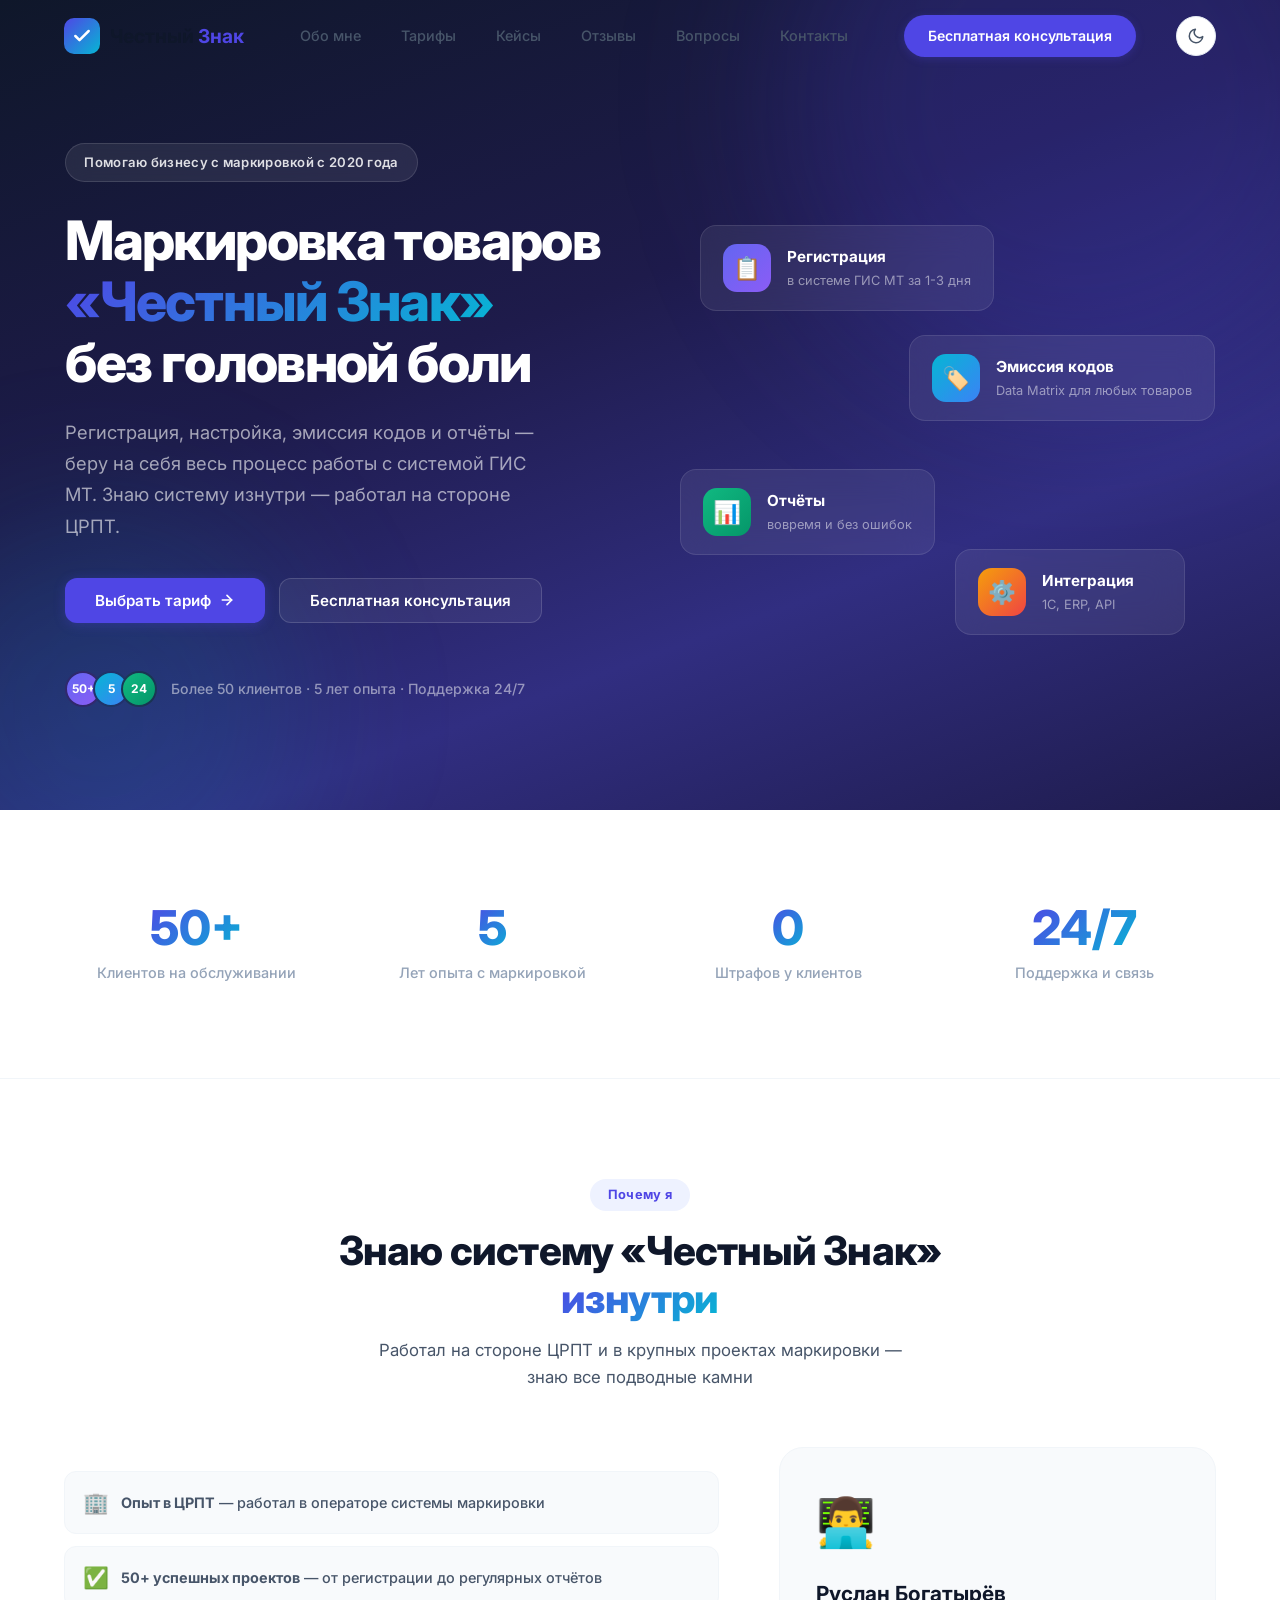
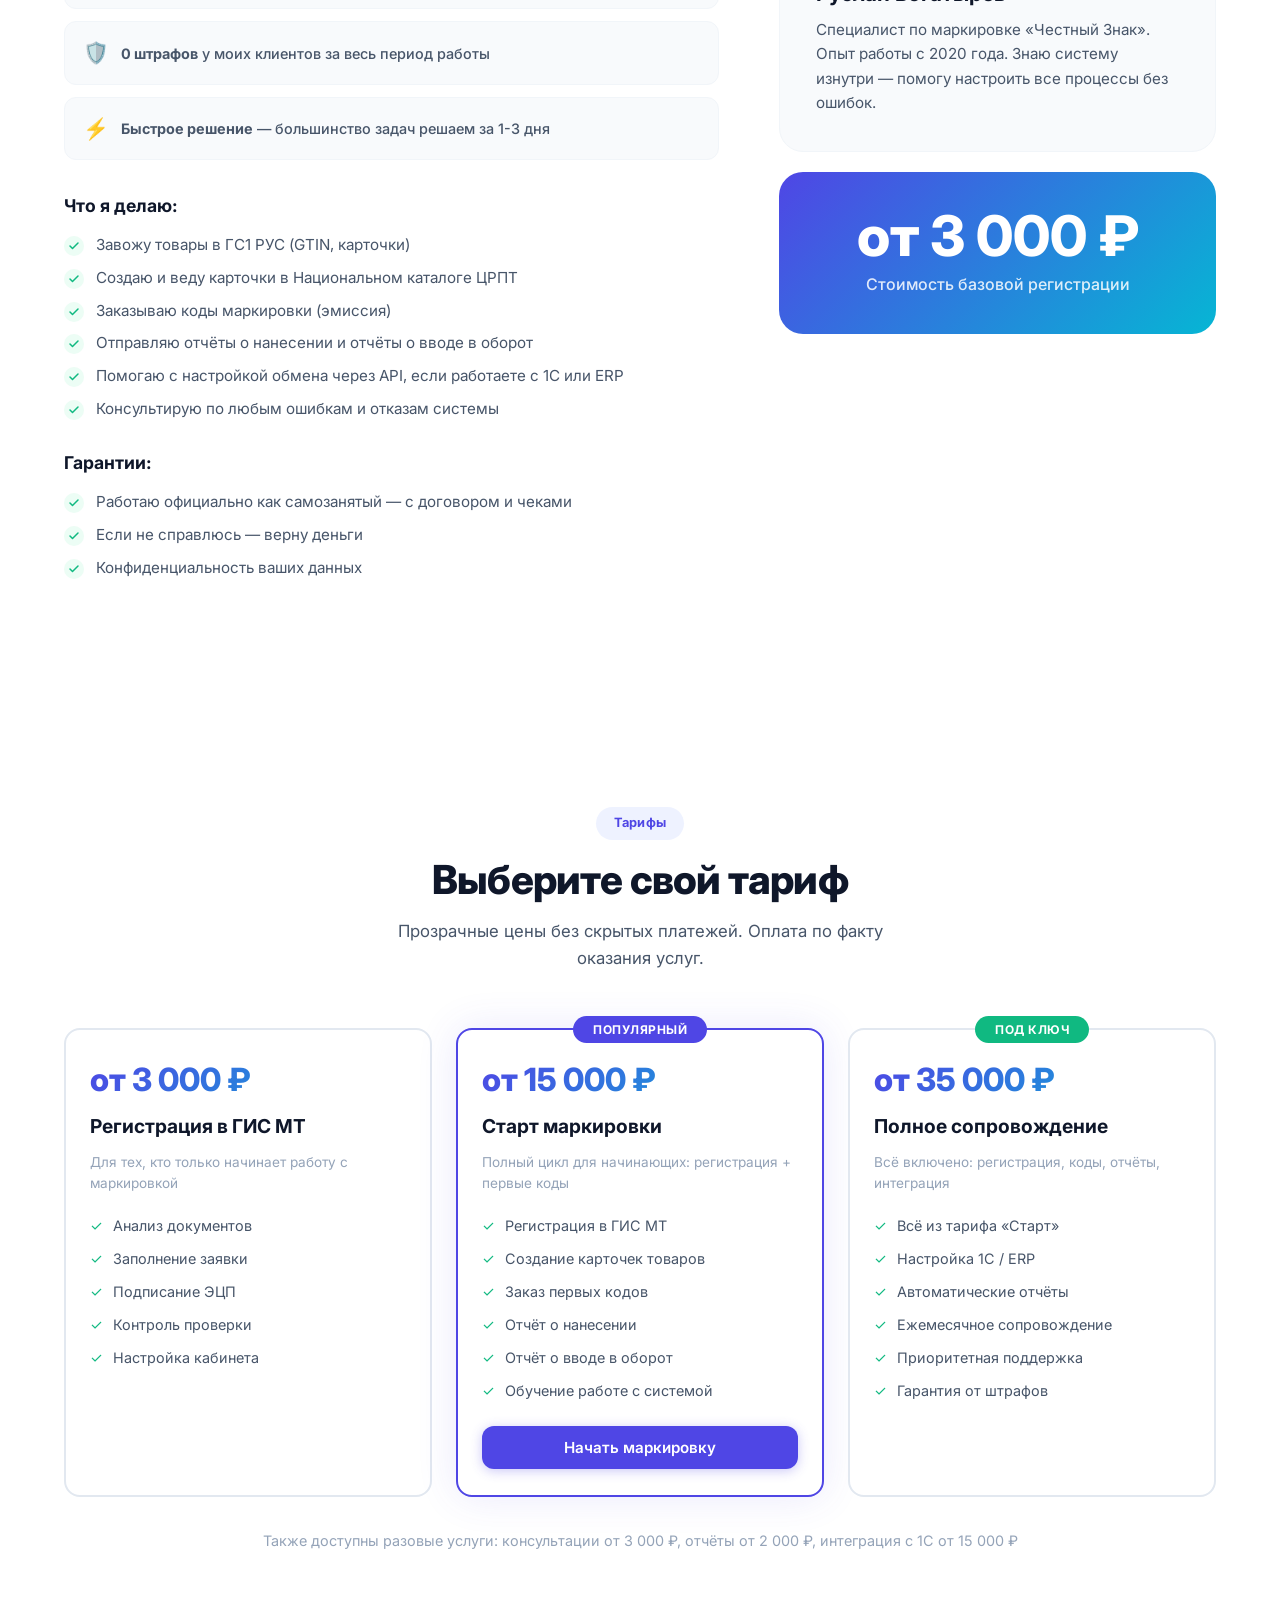
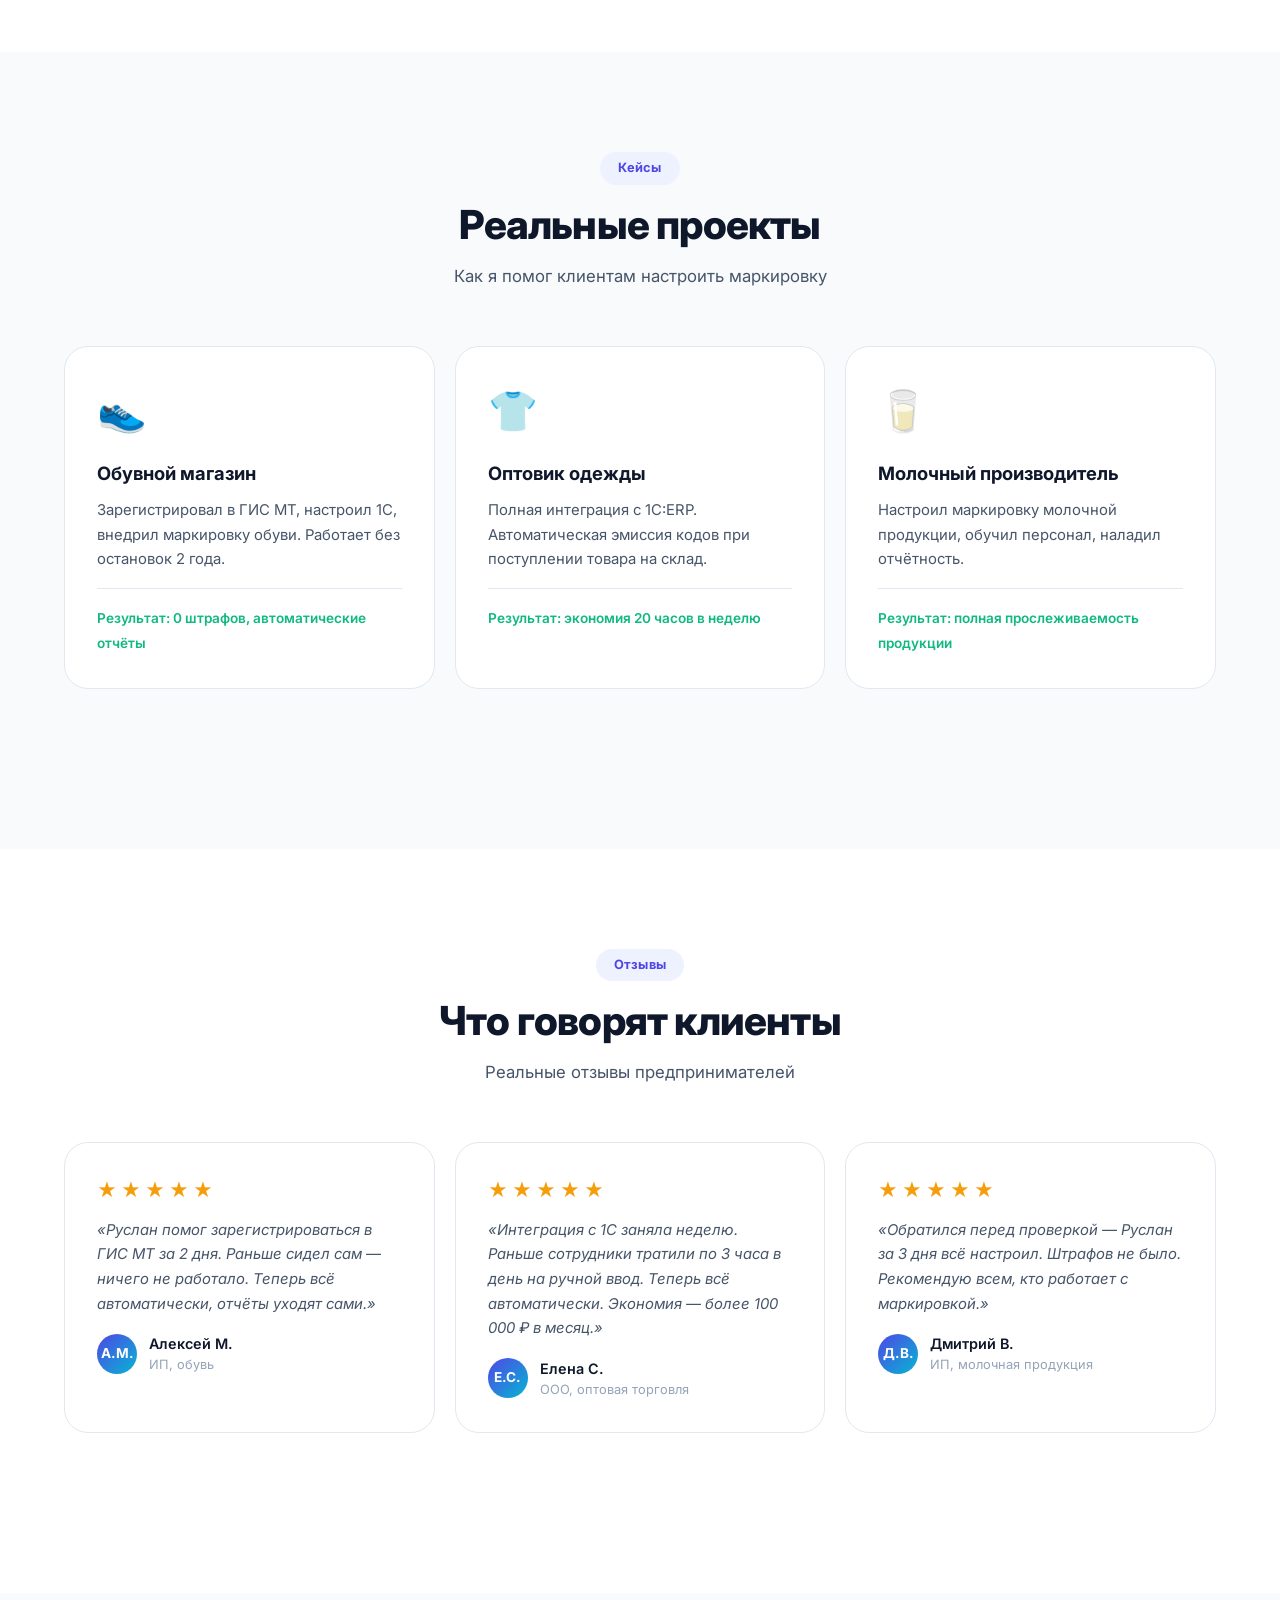
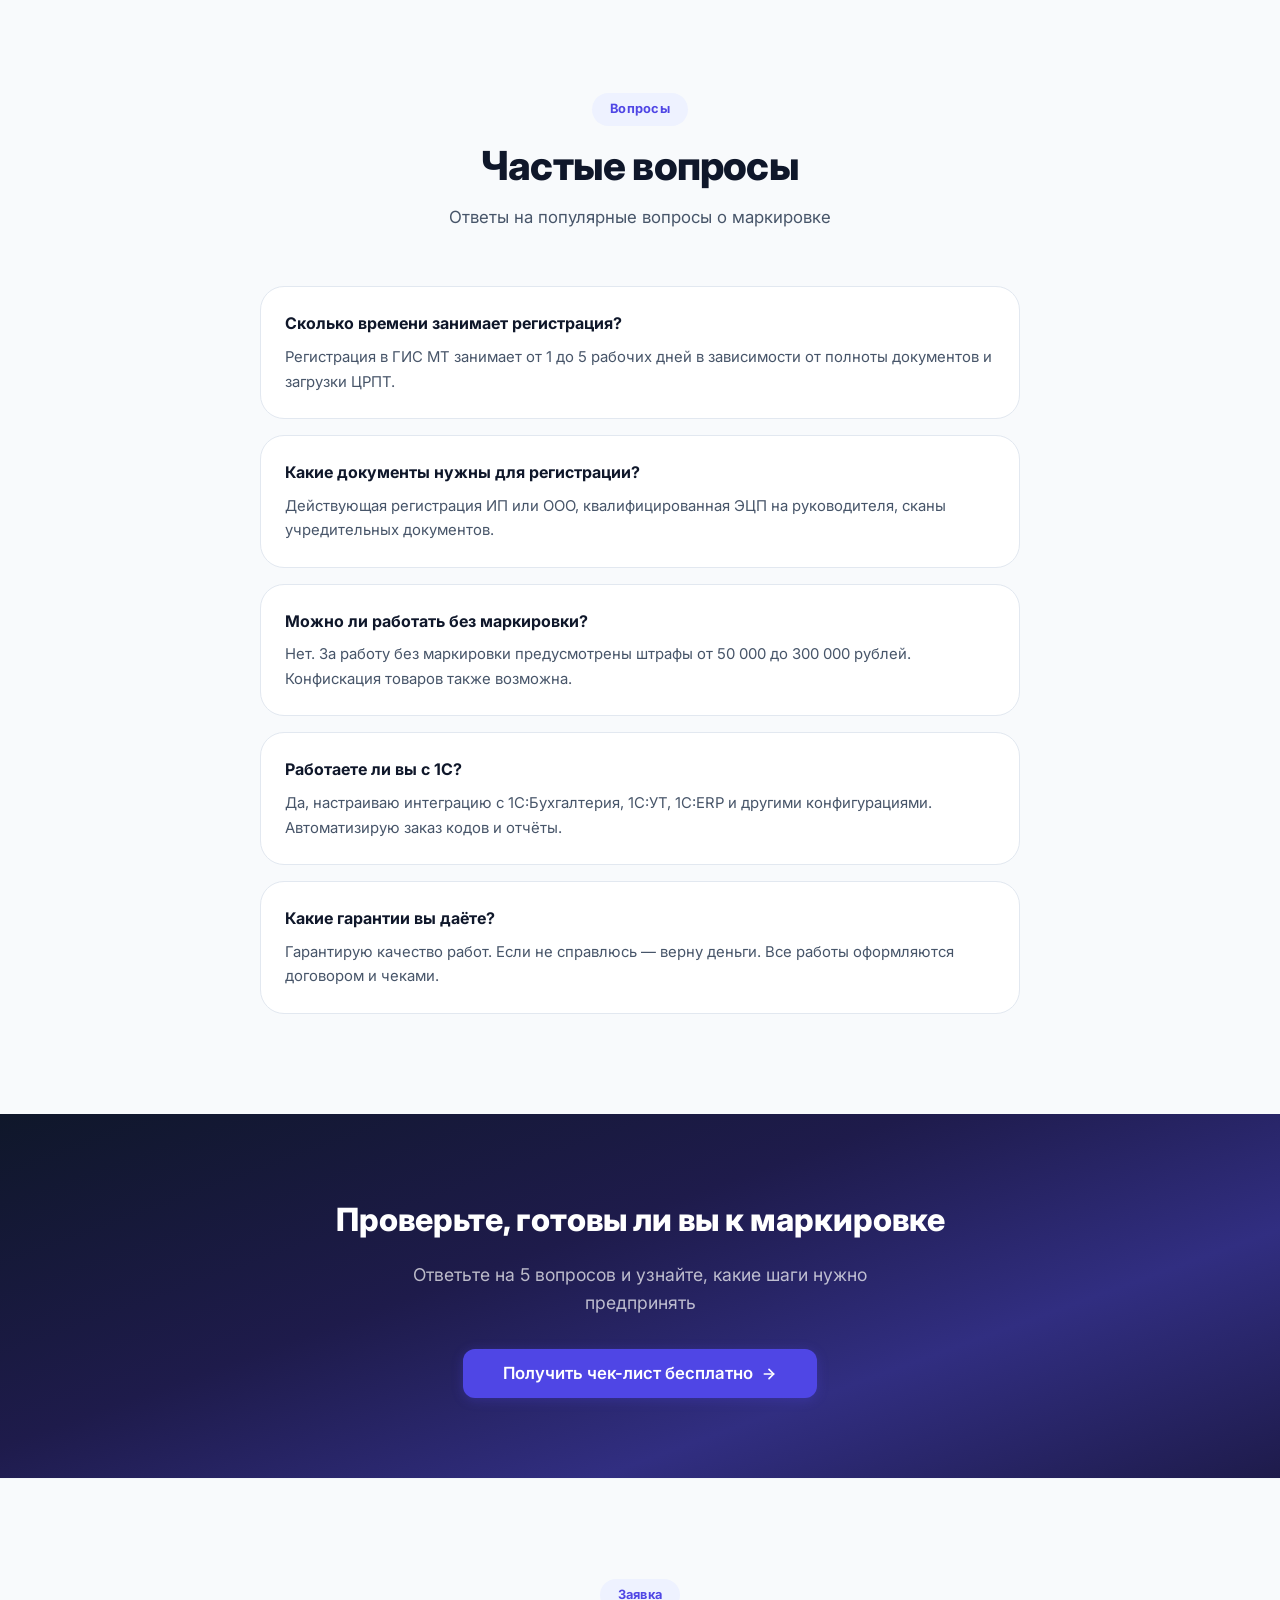
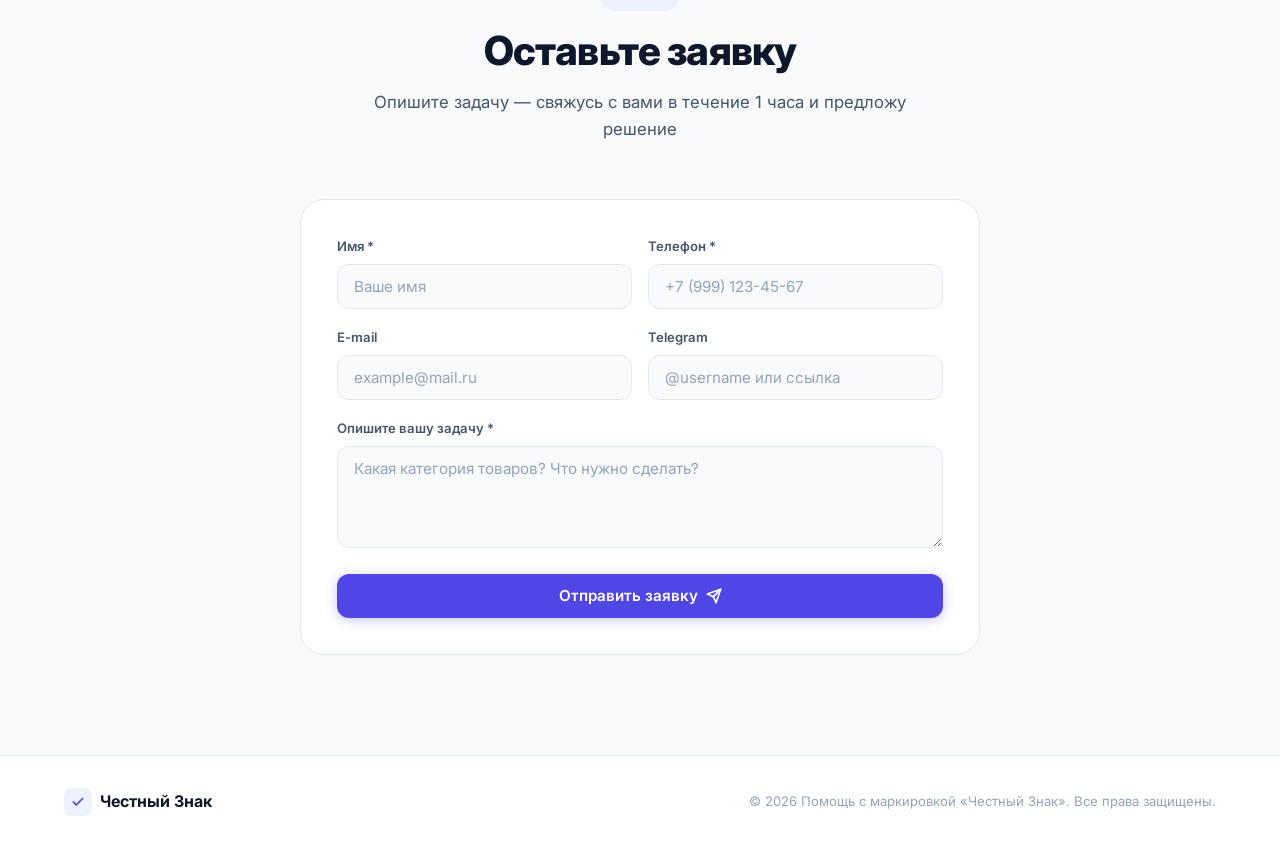
==== commit 8427b134: "Убран вопрос из FAQ: «Какие товары подлежат маркировке»" ====
--- a/index.html
+++ b/index.html
@@ -447,10 +447,6 @@
                     <p style="margin: 0;">Нет. За работу без маркировки предусмотрены штрафы от 50 000 до 300 000 рублей. Конфискация товаров также возможна.</p>
                 </div>
                 <div class="about__card" data-aos style="padding: 24px;">
-                    <h3 style="font-size: 1rem; font-weight: 700; margin-bottom: 8px;">Какие товары подлежат маркировке?</h3>
-                    <p style="margin: 0;">Обувь, одежда, табак, молочная продукция, лекарства, ювелирные изделия, фототехника и другие категории. Полный список на <a href="about.html" style="color: var(--c-primary); font-weight: 600;">странице о системе</a>.</p>
-                </div>
-                <div class="about__card" data-aos style="padding: 24px;">
                     <h3 style="font-size: 1rem; font-weight: 700; margin-bottom: 8px;">Работаете ли вы с 1С?</h3>
                     <p style="margin: 0;">Да, настраиваю интеграцию с 1С:Бухгалтерия, 1С:УТ, 1С:ERP и другими конфигурациями. Автоматизирую заказ кодов и отчёты.</p>
                 </div>
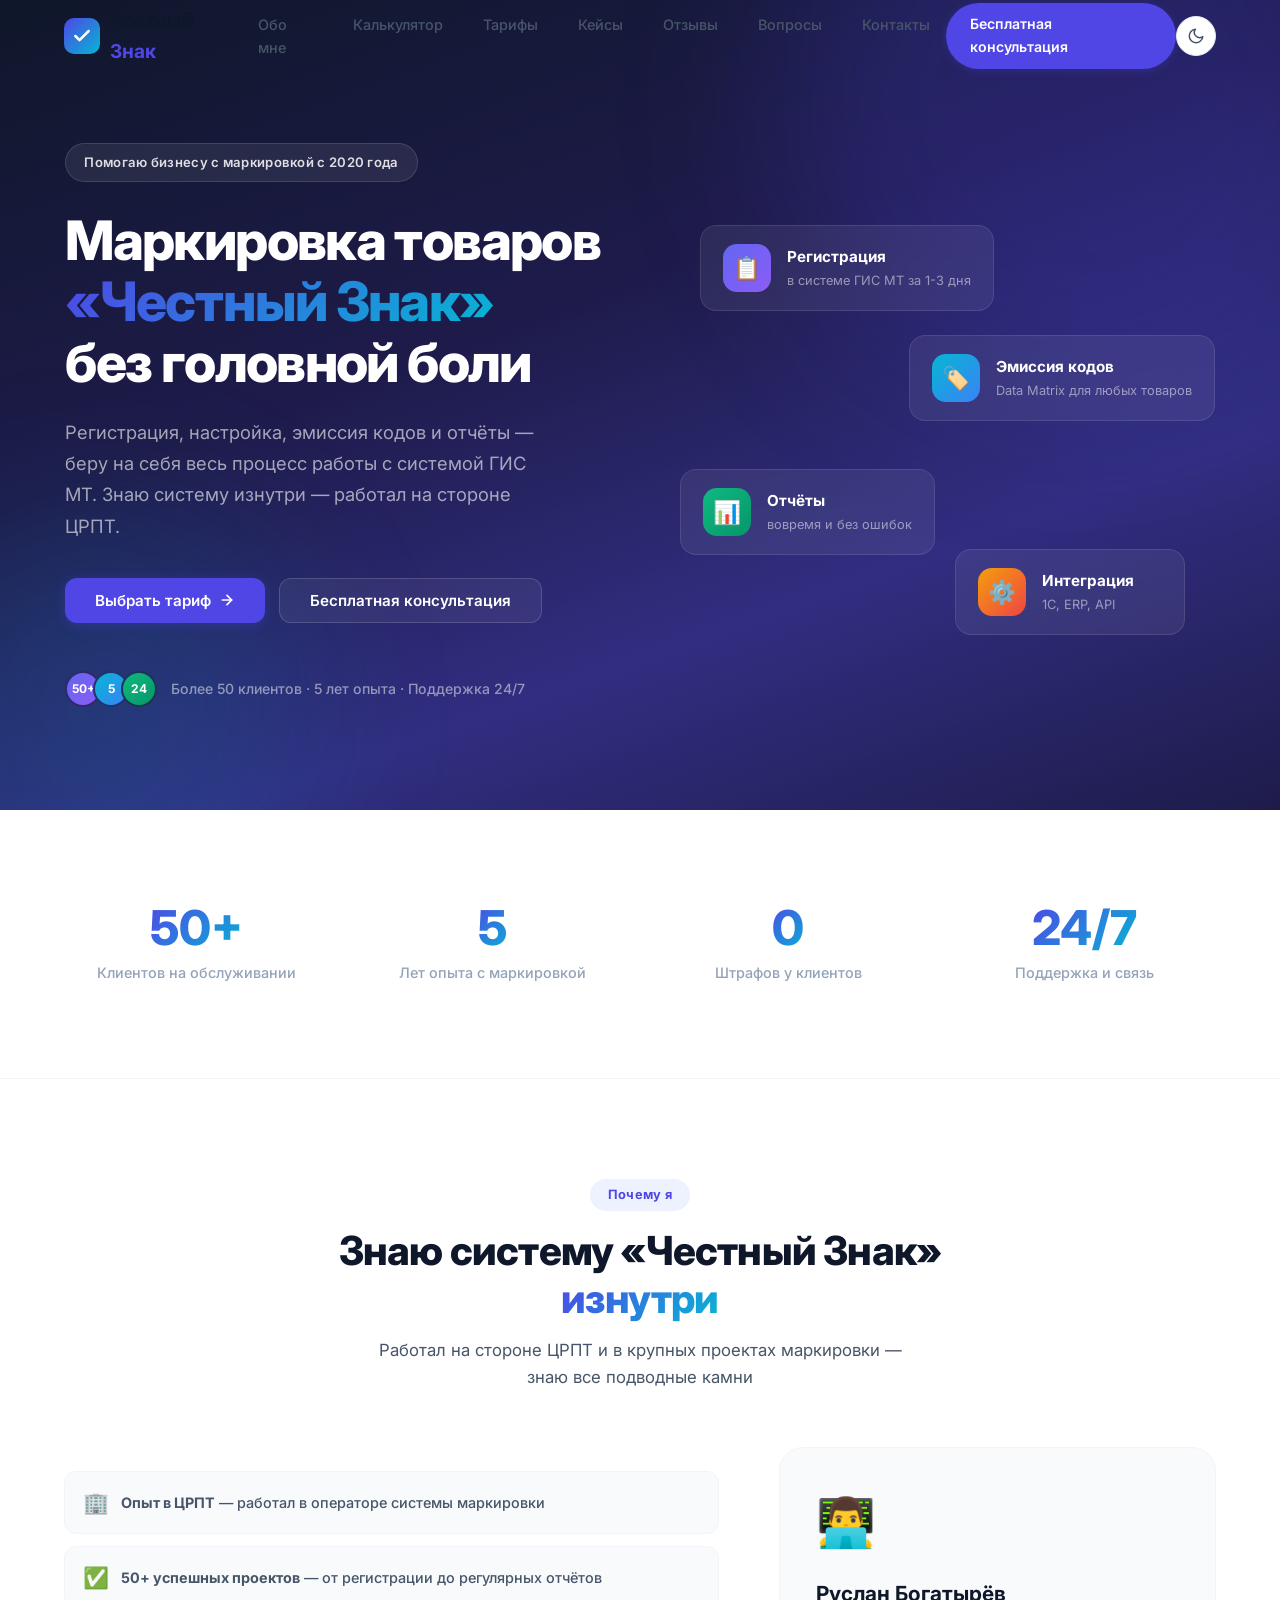
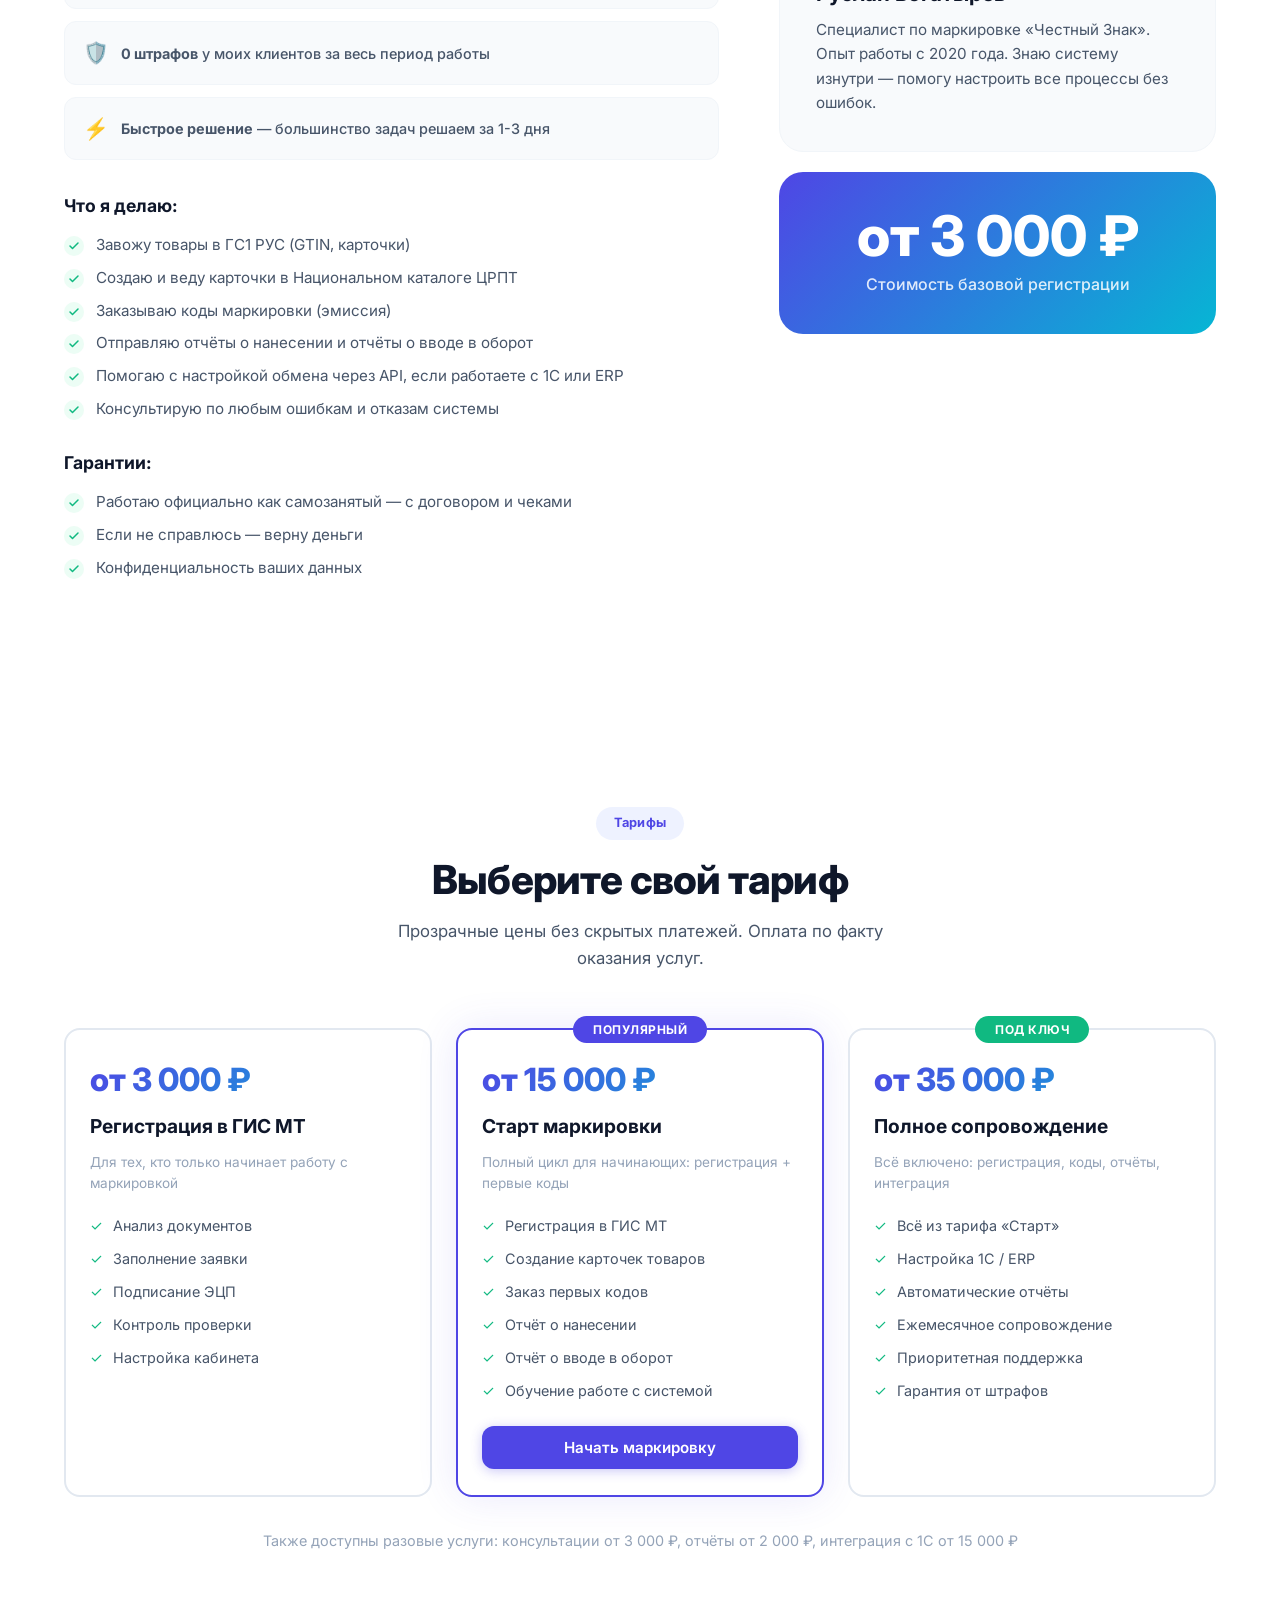
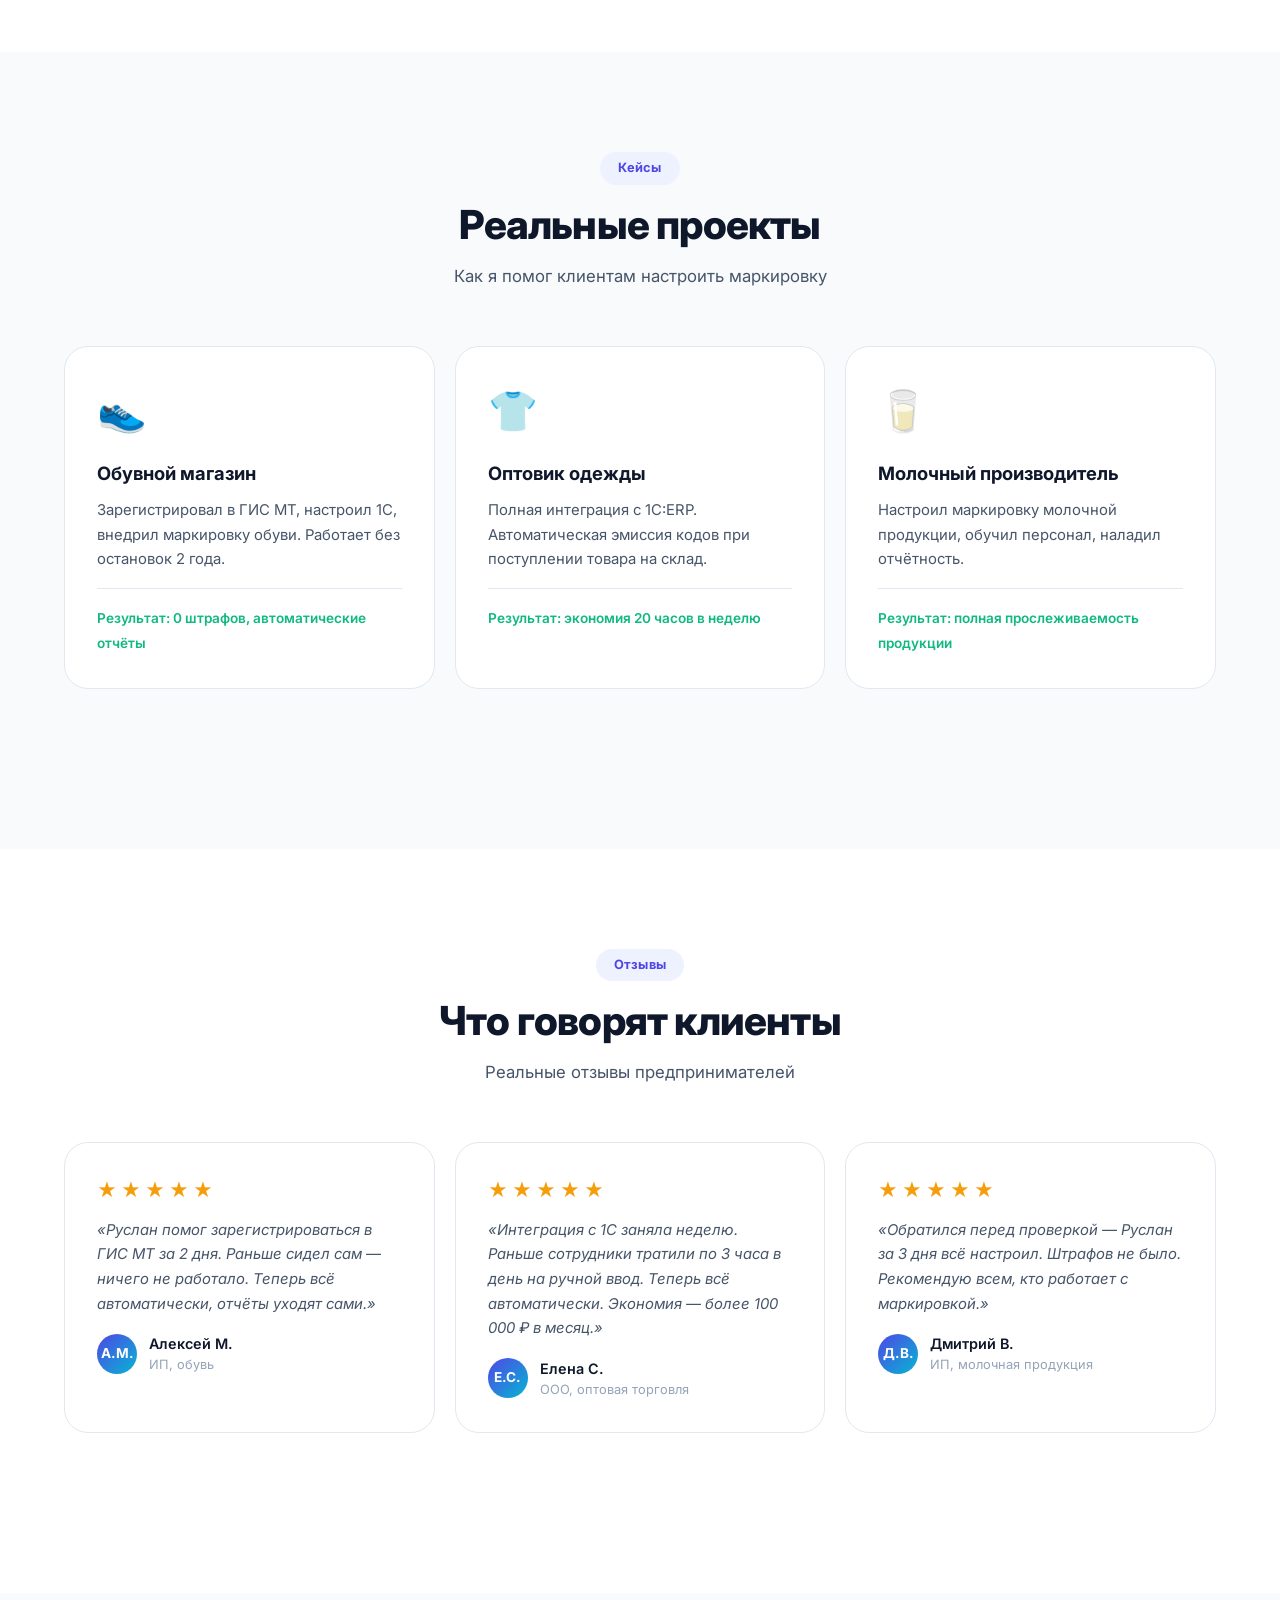
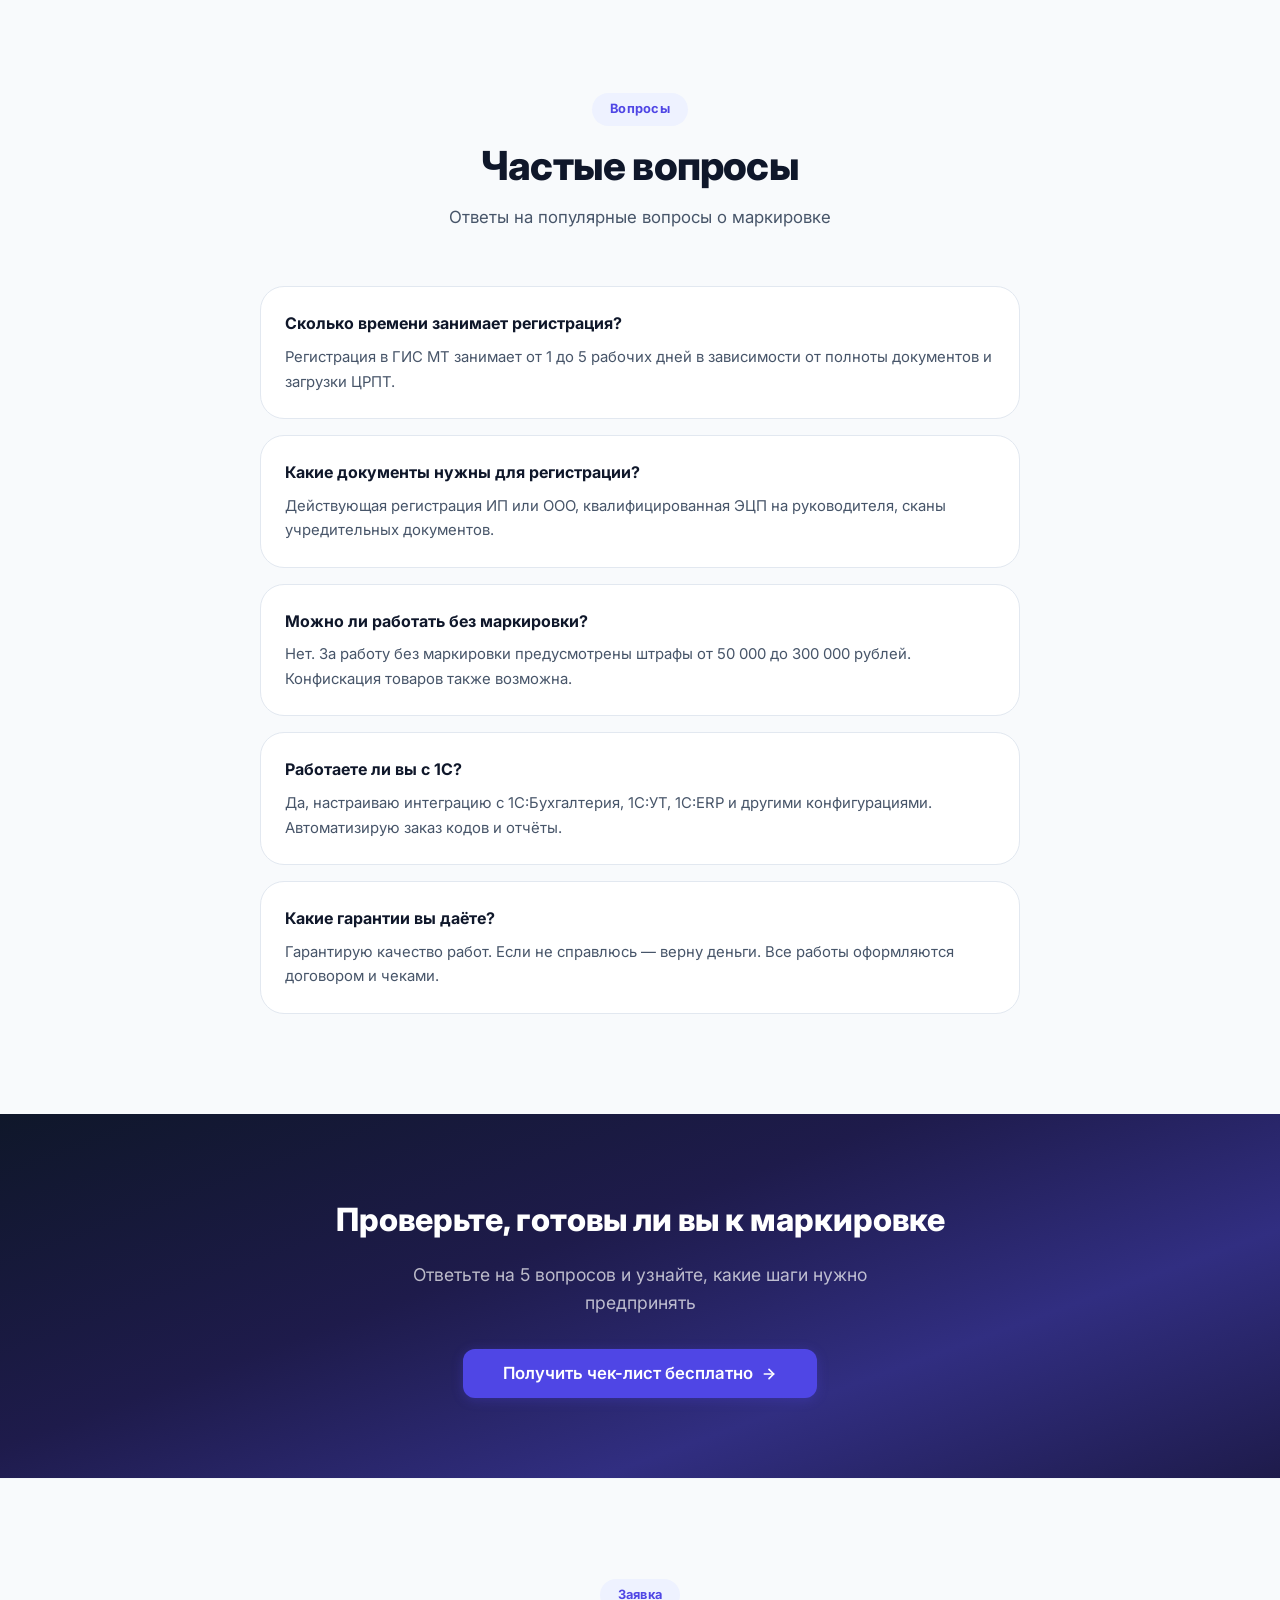
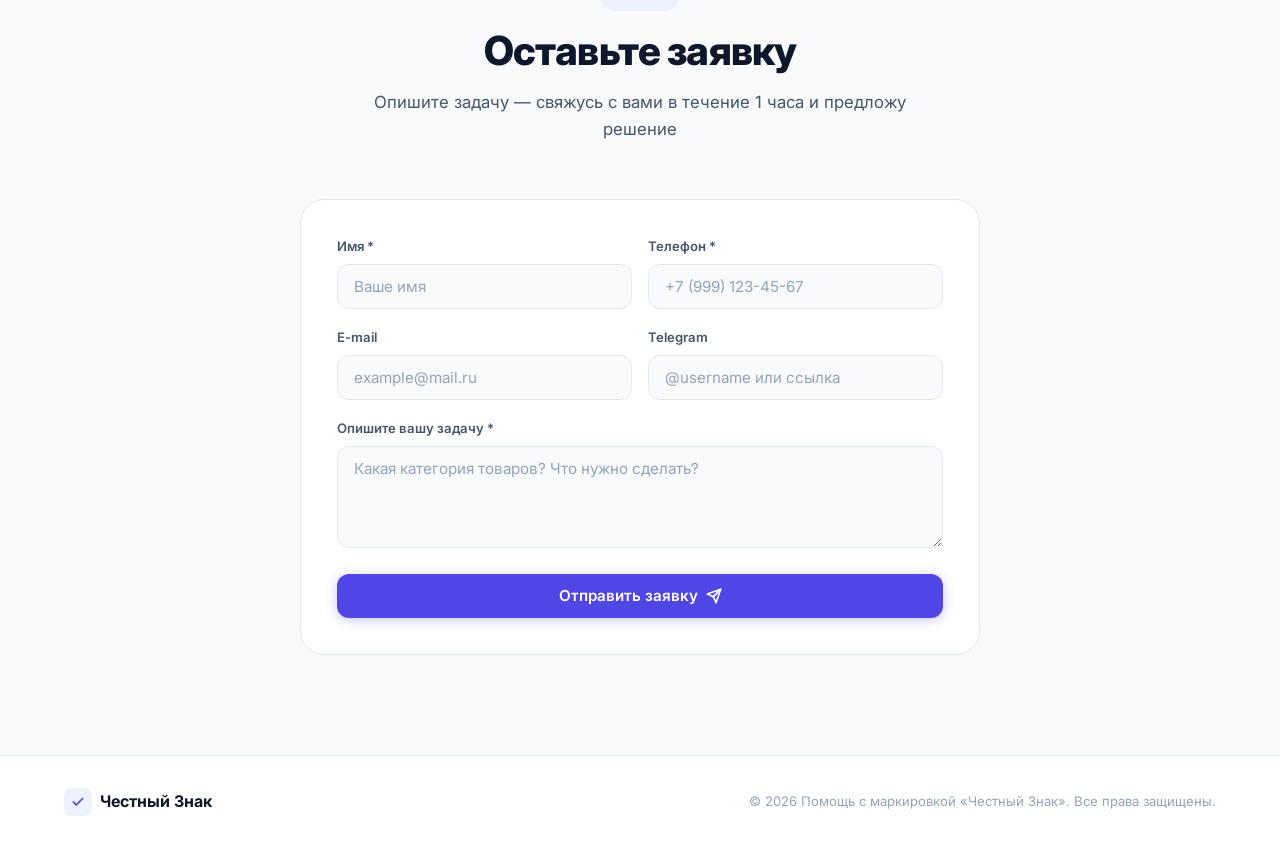
==== commit 5dbece67: "feat: add marking cost calculator with 30+ product categories from chestnyznak.ru" ====
--- a/index.html
+++ b/index.html
@@ -29,8 +29,9 @@
     <link rel="stylesheet" href="css/style.css">
     <link rel="preconnect" href="https://fonts.googleapis.com">
     <link rel="preconnect" href="https://fonts.gstatic.com" crossorigin>
-    <link href="https://fonts.googleapis.com/css2?family=Inter:wght@300;400;500;600;700;800;900&display=swap" rel="stylesheet">
-    <script type="text/javascript">
+    <link rel="preload" as="style" href="https://fonts.googleapis.com/css2?family=Inter:wght@500;600;700;800&display=swap">
+    <link href="https://fonts.googleapis.com/css2?family=Inter:wght@500;600;700;800&display=swap" rel="stylesheet">
+    <script type="text/javascript" defer>
         (function(m,e,t,r,i,k,a){m[i]=m[i]||function(){(m[i].a=m[i].a||[]).push(arguments)};m[i].l=1*new Date();for(var j=0;j<document.scripts.length;j++){if(document.scripts[j].src===r){return;}}k=e.createElement(t),a=e.getElementsByTagName(t)[0],k.async=1,k.src=r,a.parentNode.insertBefore(k,a)})(window,document,'script','https://mc.yandex.ru/metrika/tag.js?id=111014342','ym');
         ym(111014342,'init',{ssr:true,webvisor:true,clickmap:true,ecommerce:"dataLayer",referrer:document.referrer,url:location.href,accurateTrackBounce:true,trackLinks:true});
     </script>
@@ -48,6 +49,7 @@
             </a>
             <nav class="header__nav">
                 <a href="#about-me" class="nav-link">Обо мне</a>
+                <a href="pricing-calc.html" class="nav-link">Калькулятор</a>
                 <a href="#pricing" class="nav-link">Тарифы</a>
                 <a href="#cases" class="nav-link">Кейсы</a>
                 <a href="#reviews" class="nav-link">Отзывы</a>
@@ -252,7 +254,7 @@
                             <span style="color: var(--c-green); flex-shrink: 0;">✓</span> Настройка кабинета
                         </li>
                     </ul>
-                    <a href="#contacts" class="btn btn--outline" style="width: 100%; justify-content: center;">Заказать регистрацию</a>
+                    <a href="#" class="btn btn--outline open-modal" data-tariff="Регистрация в ГИС МТ" style="width: 100%; justify-content: center;">Заказать регистрацию</a>
                 </div>
 
                 <!-- Тариф 2: Старт (ПОПУЛЯРНЫЙ) -->
@@ -283,7 +285,7 @@
                             <span style="color: var(--c-green); flex-shrink: 0;">✓</span> Обучение работе с системой
                         </li>
                     </ul>
-                    <a href="#contacts" class="btn btn--primary" style="width: 100%; justify-content: center;">Начать маркировку</a>
+                    <a href="#" class="btn btn--primary open-modal" data-tariff="Старт маркировки" style="width: 100%; justify-content: center;">Начать маркировку</a>
                 </div>
 
                 <!-- Тариф 3: Под ключ -->
@@ -314,7 +316,7 @@
                             <span style="color: var(--c-green); flex-shrink: 0;">✓</span> Гарантия от штрафов
                         </li>
                     </ul>
-                    <a href="#contacts" class="btn btn--outline" style="width: 100%; justify-content: center;">Получить расчёт</a>
+                    <a href="#" class="btn btn--outline open-modal" data-tariff="Полное сопровождение" style="width: 100%; justify-content: center;">Получить расчёт</a>
                 </div>
             </div>
 
@@ -512,6 +514,68 @@
             </div>
         </div>
     </section>
+
+    <!-- MODAL -->
+    <div class="modal-overlay" id="modalOverlay">
+        <div class="modal">
+            <button class="modal__close" id="modalClose" aria-label="Закрыть">
+                <svg width="20" height="20" viewBox="0 0 24 24" fill="none" stroke="currentColor" stroke-width="2" stroke-linecap="round" stroke-linejoin="round"><line x1="18" y1="6" x2="6" y2="18"></line><line x1="6" y1="6" x2="18" y2="18"></line></svg>
+            </button>
+            <div class="modal__header">
+                <h3 class="modal__title">Оставить заявку</h3>
+                <p class="modal__subtitle">Заполните форму — свяжусь с вами в течение 1 часа</p>
+            </div>
+            <form id="modalForm" class="modal__form">
+                <input type="hidden" id="modalTariff" name="tariff" value="">
+                <div class="form-row">
+                    <div class="form-group">
+                        <label for="modalName">Имя *</label>
+                        <input type="text" id="modalName" name="name" required placeholder="Ваше имя">
+                    </div>
+                    <div class="form-group">
+                        <label for="modalPhone">Телефон *</label>
+                        <input type="tel" id="modalPhone" name="phone" required placeholder="+7 (999) 123-45-67">
+                    </div>
+                </div>
+                <div class="form-row">
+                    <div class="form-group">
+                        <label for="modalEmail">E-mail</label>
+                        <input type="email" id="modalEmail" name="email" placeholder="example@mail.ru">
+                    </div>
+                    <div class="form-group">
+                        <label for="modalTelegram">Telegram</label>
+                        <input type="text" id="modalTelegram" name="telegram" placeholder="@username или ссылка">
+                    </div>
+                </div>
+                <div class="form-group">
+                    <label for="modalMessage">Опишите задачу *</label>
+                    <textarea id="modalMessage" name="message" rows="3" required placeholder="Какая категория товаров? Что нужно сделать?"></textarea>
+                </div>
+                <div class="form-group">
+                    <label for="modalFiles">Прикрепить документы</label>
+                    <div class="file-upload" id="fileUpload">
+                        <input type="file" id="modalFiles" name="files" multiple accept=".pdf,.doc,.docx,.xls,.xlsx,.jpg,.jpeg,.png" style="display: none;">
+                        <div class="file-upload__icon">
+                            <svg width="24" height="24" viewBox="0 0 24 24" fill="none" stroke="currentColor" stroke-width="2" stroke-linecap="round" stroke-linejoin="round"><path d="M21.44 11.05l-9.19 9.19a6 6 0 0 1-8.49-8.49l9.19-9.19a4 4 0 0 1 5.66 5.66l-9.2 9.19a2 2 0 0 1-2.83-2.83l8.49-8.48"></path></svg>
+                        </div>
+                        <span class="file-upload__text">Нажмите или перетащите файлы</span>
+                        <span class="file-upload__hint">PDF, DOC, XLS, JPG, PNG до 10 МБ</span>
+                    </div>
+                    <div class="file-upload__list" id="fileList"></div>
+                </div>
+                <button type="submit" class="btn btn--primary btn--full">
+                    <span>Отправить заявку</span>
+                    <svg width="16" height="16" viewBox="0 0 24 24" fill="none" stroke="currentColor" stroke-width="2.5" stroke-linecap="round" stroke-linejoin="round"><line x1="22" y1="2" x2="11" y2="13"></line><polygon points="22 2 15 22 11 13 2 9 22 2"></polygon></svg>
+                </button>
+            </form>
+            <div class="modal__success" id="modalSuccess" style="display: none;">
+                <div class="form-success__icon">✅</div>
+                <h3>Заявка отправлена!</h3>
+                <p>Я свяжусь с вами в ближайшее время.</p>
+                <button class="btn btn--outline" onclick="document.getElementById('modalOverlay').classList.remove('active')" style="margin-top: 16px;">Закрыть</button>
+            </div>
+        </div>
+    </div>
 
     <!-- FOOTER -->
     <footer class="footer">
--- a/css/style.css
+++ b/css/style.css
@@ -1208,3 +1208,534 @@
     .section-title { font-size: 1.5rem; }
     .stats__grid { grid-template-columns: 1fr 1fr; }
 }
+
+/* ============================================
+   MODAL
+   ============================================ */
+.modal-overlay {
+    position: fixed;
+    inset: 0;
+    background: rgba(0, 0, 0, 0.6);
+    backdrop-filter: blur(8px);
+    -webkit-backdrop-filter: blur(8px);
+    z-index: 2000;
+    display: flex;
+    align-items: center;
+    justify-content: center;
+    padding: 24px;
+    opacity: 0;
+    visibility: hidden;
+    transition: opacity 0.3s ease, visibility 0.3s ease;
+}
+
+.modal-overlay.active {
+    opacity: 1;
+    visibility: visible;
+}
+
+.modal {
+    background: var(--c-bg-elevated);
+    border: 1px solid var(--c-border);
+    border-radius: var(--radius-xl);
+    padding: 36px;
+    max-width: 560px;
+    width: 100%;
+    max-height: 90vh;
+    overflow-y: auto;
+    position: relative;
+    transform: translateY(20px) scale(0.97);
+    transition: transform 0.3s ease;
+}
+
+.modal-overlay.active .modal {
+    transform: translateY(0) scale(1);
+}
+
+.modal__close {
+    position: absolute;
+    top: 16px;
+    right: 16px;
+    width: 36px;
+    height: 36px;
+    display: flex;
+    align-items: center;
+    justify-content: center;
+    background: var(--c-bg-alt);
+    border: 1px solid var(--c-border);
+    border-radius: 50%;
+    cursor: pointer;
+    color: var(--c-text-secondary);
+    transition: var(--transition);
+}
+
+.modal__close:hover {
+    background: var(--c-primary-light);
+    color: var(--c-primary);
+    border-color: var(--c-primary);
+}
+
+.modal__header {
+    margin-bottom: 24px;
+}
+
+.modal__title {
+    font-size: 1.4rem;
+    font-weight: 700;
+    margin-bottom: 6px;
+}
+
+.modal__subtitle {
+    color: var(--c-text-muted);
+    font-size: 0.9rem;
+}
+
+.modal__form .form-group {
+    margin-bottom: 16px;
+}
+
+.modal__form .form-group label {
+    display: block;
+    font-size: 0.82rem;
+    font-weight: 600;
+    margin-bottom: 6px;
+    color: var(--c-text-secondary);
+}
+
+.modal__form .form-group input,
+.modal__form .form-group textarea {
+    width: 100%;
+    padding: 12px 16px;
+    background: var(--c-bg-alt);
+    border: 1px solid var(--c-border);
+    border-radius: var(--radius);
+    color: var(--c-text);
+    font-family: var(--font);
+    font-size: 0.95rem;
+    transition: var(--transition);
+    outline: none;
+}
+
+.modal__form .form-group input:focus,
+.modal__form .form-group textarea:focus {
+    border-color: var(--c-primary);
+    box-shadow: 0 0 0 3px var(--c-primary-glow);
+    background: var(--c-bg);
+}
+
+.modal__form .form-group input::placeholder,
+.modal__form .form-group textarea::placeholder {
+    color: var(--c-text-muted);
+}
+
+.modal__form .form-group textarea {
+    resize: vertical;
+    min-height: 80px;
+}
+
+.modal__form .form-row {
+    display: grid;
+    grid-template-columns: 1fr 1fr;
+    gap: 12px;
+}
+
+.modal__success {
+    text-align: center;
+    padding: 40px 20px;
+}
+
+.modal__success h3 {
+    font-size: 1.2rem;
+    font-weight: 700;
+    margin-bottom: 8px;
+}
+
+.modal__success p {
+    color: var(--c-text-muted);
+    font-size: 0.95rem;
+}
+
+/* File Upload */
+.file-upload {
+    display: flex;
+    flex-direction: column;
+    align-items: center;
+    justify-content: center;
+    padding: 24px;
+    border: 2px dashed var(--c-border);
+    border-radius: var(--radius);
+    cursor: pointer;
+    transition: var(--transition);
+    text-align: center;
+}
+
+.file-upload:hover {
+    border-color: var(--c-primary);
+    background: var(--c-primary-light);
+}
+
+.file-upload__icon {
+    color: var(--c-text-muted);
+    margin-bottom: 8px;
+}
+
+.file-upload__text {
+    font-size: 0.9rem;
+    font-weight: 600;
+    color: var(--c-text-secondary);
+}
+
+.file-upload__hint {
+    font-size: 0.78rem;
+    color: var(--c-text-muted);
+    margin-top: 4px;
+}
+
+.file-upload__list {
+    display: flex;
+    flex-direction: column;
+    gap: 8px;
+    margin-top: 12px;
+}
+
+.file-upload__item {
+    display: flex;
+    align-items: center;
+    justify-content: space-between;
+    padding: 8px 12px;
+    background: var(--c-bg-alt);
+    border: 1px solid var(--c-border);
+    border-radius: var(--radius);
+    font-size: 0.85rem;
+}
+
+.file-upload__item-name {
+    color: var(--c-text-secondary);
+    overflow: hidden;
+    text-overflow: ellipsis;
+    white-space: nowrap;
+    max-width: 80%;
+}
+
+.file-upload__item-remove {
+    background: none;
+    border: none;
+    color: var(--c-text-muted);
+    cursor: pointer;
+    padding: 2px;
+    font-size: 1.2rem;
+    line-height: 1;
+}
+
+.file-upload__item-remove:hover {
+    color: #ef4444;
+}
+
+@media (max-width: 560px) {
+    .modal {
+        padding: 24px;
+    }
+
+    .modal__form .form-row {
+        grid-template-columns: 1fr;
+    }
+}
+
+/* ============================================
+   CALCULATOR
+   ============================================ */
+.calc-layout {
+    display: grid;
+    grid-template-columns: 1fr 1fr;
+    gap: 32px;
+    align-items: start;
+}
+
+.calc-form {
+    background: var(--c-bg-elevated);
+    border: 1px solid var(--c-border);
+    border-radius: var(--radius-xl);
+    padding: 32px;
+}
+
+.calc-form__group {
+    margin-bottom: 24px;
+}
+
+.calc-form__label {
+    display: block;
+    font-size: 0.85rem;
+    font-weight: 600;
+    margin-bottom: 8px;
+    color: var(--c-text-secondary);
+}
+
+.calc-form__select {
+    width: 100%;
+    padding: 12px 16px;
+    background: var(--c-bg-alt);
+    border: 1px solid var(--c-border);
+    border-radius: var(--radius);
+    color: var(--c-text);
+    font-family: var(--font);
+    font-size: 0.95rem;
+    transition: var(--transition);
+    outline: none;
+    cursor: pointer;
+    appearance: none;
+    background-image: url("data:image/svg+xml,%3Csvg width='12' height='8' viewBox='0 0 12 8' fill='none' xmlns='http://www.w3.org/2000/svg'%3E%3Cpath d='M1 1L6 6L11 1' stroke='%23888' stroke-width='1.5'/%3E%3C/svg%3E");
+    background-repeat: no-repeat;
+    background-position: right 16px center;
+}
+
+.calc-form__select:focus {
+    border-color: var(--c-primary);
+    box-shadow: 0 0 0 3px var(--c-primary-glow);
+}
+
+.calc-form__select optgroup {
+    font-weight: 700;
+    color: var(--c-text);
+}
+
+.calc-form__slider-row {
+    display: flex;
+    align-items: center;
+    gap: 16px;
+}
+
+.calc-form__slider {
+    flex: 1;
+    height: 6px;
+    border-radius: 3px;
+    background: var(--c-bg-alt);
+    outline: none;
+    -webkit-appearance: none;
+    appearance: none;
+    cursor: pointer;
+}
+
+.calc-form__slider::-webkit-slider-thumb {
+    -webkit-appearance: none;
+    width: 22px;
+    height: 22px;
+    border-radius: 50%;
+    background: var(--c-primary);
+    cursor: pointer;
+    box-shadow: 0 2px 6px rgba(0,0,0,0.2);
+}
+
+.calc-form__slider::-moz-range-thumb {
+    width: 22px;
+    height: 22px;
+    border-radius: 50%;
+    background: var(--c-primary);
+    cursor: pointer;
+    border: none;
+}
+
+.calc-form__number {
+    width: 100px;
+    padding: 10px 12px;
+    background: var(--c-bg-alt);
+    border: 1px solid var(--c-border);
+    border-radius: var(--radius);
+    color: var(--c-text);
+    font-family: var(--font);
+    font-size: 0.95rem;
+    text-align: center;
+    outline: none;
+}
+
+.calc-form__number:focus {
+    border-color: var(--c-primary);
+    box-shadow: 0 0 0 3px var(--c-primary-glow);
+}
+
+.calc-form__slider-labels {
+    display: flex;
+    justify-content: space-between;
+    margin-top: 4px;
+    font-size: 0.75rem;
+    color: var(--c-text-muted);
+}
+
+.calc-form__radio-group {
+    display: flex;
+    flex-direction: column;
+    gap: 10px;
+}
+
+.calc-form__radio {
+    cursor: pointer;
+}
+
+.calc-form__radio input {
+    display: none;
+}
+
+.calc-form__radio-box {
+    display: flex;
+    flex-direction: column;
+    padding: 14px 16px;
+    background: var(--c-bg-alt);
+    border: 2px solid var(--c-border);
+    border-radius: var(--radius);
+    transition: var(--transition);
+}
+
+.calc-form__radio input:checked + .calc-form__radio-box {
+    border-color: var(--c-primary);
+    background: var(--c-primary-light);
+}
+
+.calc-form__radio-title {
+    font-weight: 600;
+    font-size: 0.95rem;
+}
+
+.calc-form__radio-desc {
+    font-size: 0.8rem;
+    color: var(--c-text-muted);
+    margin-top: 2px;
+}
+
+.calc-result {
+    background: var(--c-bg-elevated);
+    border: 1px solid var(--c-border);
+    border-radius: var(--radius-xl);
+    padding: 32px;
+}
+
+.calc-result__title {
+    font-size: 1.2rem;
+    font-weight: 700;
+    margin-bottom: 16px;
+}
+
+.calc-result__category {
+    font-size: 0.9rem;
+    color: var(--c-text-muted);
+    padding-bottom: 16px;
+    border-bottom: 1px solid var(--c-border);
+    margin-bottom: 16px;
+}
+
+.calc-result__rows {
+    display: flex;
+    flex-direction: column;
+    gap: 12px;
+}
+
+.calc-result__row {
+    display: flex;
+    justify-content: space-between;
+    font-size: 0.95rem;
+}
+
+.calc-result__row--total {
+    padding-top: 12px;
+    border-top: 1px solid var(--c-border);
+    font-weight: 700;
+    font-size: 1.2rem;
+    color: var(--c-primary);
+}
+
+.calc-result__savings {
+    display: flex;
+    align-items: flex-start;
+    gap: 12px;
+    margin-top: 20px;
+    padding: 16px;
+    background: var(--c-primary-light);
+    border: 1px solid var(--c-primary);
+    border-radius: var(--radius);
+}
+
+.calc-result__savings-icon {
+    font-size: 1.5rem;
+    flex-shrink: 0;
+}
+
+.calc-result__savings strong {
+    display: block;
+    font-size: 0.9rem;
+    margin-bottom: 4px;
+}
+
+.calc-result__savings p {
+    font-size: 0.85rem;
+    color: var(--c-text-secondary);
+    margin: 0;
+}
+
+.calc-result__info {
+    margin-top: 16px;
+    padding: 16px;
+    background: var(--c-bg-alt);
+    border-radius: var(--radius);
+    font-size: 0.85rem;
+    color: var(--c-text-secondary);
+    line-height: 1.5;
+}
+
+.calc-result__actions {
+    display: flex;
+    gap: 12px;
+    margin-top: 24px;
+}
+
+.calc-result__actions .btn {
+    flex: 1;
+    justify-content: center;
+}
+
+.calc-table {
+    width: 100%;
+    border-collapse: collapse;
+    font-size: 0.9rem;
+}
+
+.calc-table th,
+.calc-table td {
+    padding: 12px 16px;
+    text-align: left;
+    border-bottom: 1px solid var(--c-border);
+}
+
+.calc-table th {
+    font-weight: 600;
+    color: var(--c-text-secondary);
+    font-size: 0.82rem;
+    text-transform: uppercase;
+    letter-spacing: 0.02em;
+}
+
+.calc-table tbody tr:hover {
+    background: var(--c-bg-alt);
+}
+
+.calc-table__group {
+    font-weight: 700;
+    color: var(--c-primary);
+    background: var(--c-primary-light);
+    font-size: 0.85rem;
+}
+
+@media (max-width: 768px) {
+    .calc-layout {
+        grid-template-columns: 1fr;
+    }
+
+    .calc-form__slider-row {
+        flex-direction: column;
+        align-items: stretch;
+    }
+
+    .calc-form__number {
+        width: 100%;
+    }
+
+    .calc-result__actions {
+        flex-direction: column;
+    }
+}
